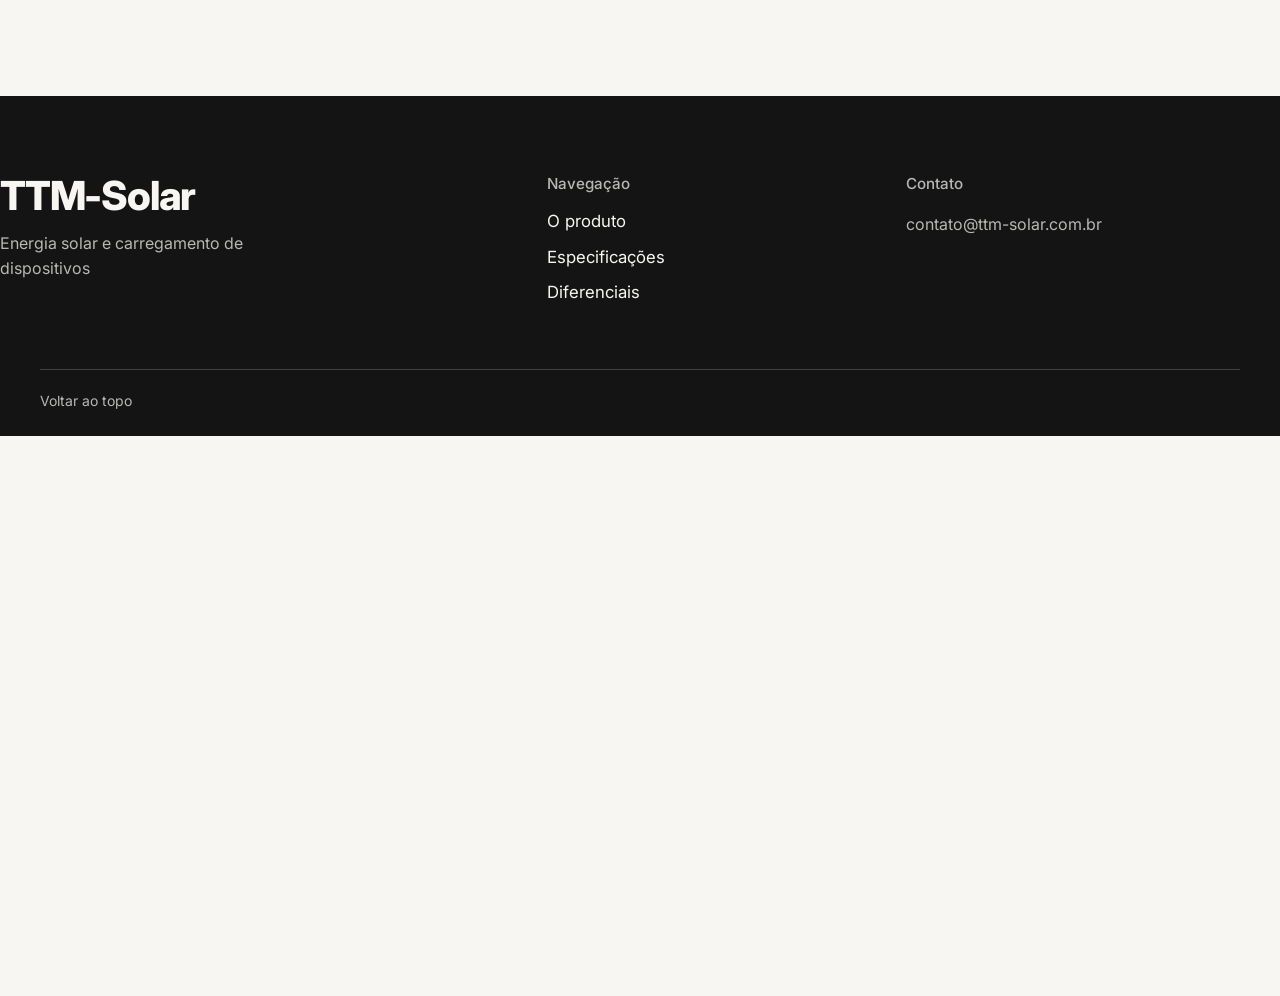
==== TTM-Solar/index.html @ 6e54d6d1 "Adicionado footer com estrutura e estilos correspondentes Adicionado base de conexão do css com arqu" ====
<!DOCTYPE html>
<html lang="pt-BR">
<head>
    <meta charset="UTF-8">
    <meta name="viewport" content="width=device-width, initial-scale=1.0">
    <title>Totem-solar</title>

    <!-- Fontes -->
    <link rel="preconnect" href="https://fonts.googleapis.com">
    <link rel="preconnect" href="https://fonts.gstatic.com" crossorigin>
    <link href="https://fonts.googleapis.com/css2?family=Inter:wght@400;500;700;800&display=swap" rel="stylesheet">

    <!-- Estilos -->
    <link rel="stylesheet" href=".\css\styles.css">
    <link rel="stylesheet" href=".\css\header.css">
    <link rel="stylesheet" href=".\css\hero.css">
    <link rel="stylesheet" href=".\css\carrossel.css">    
    <link rel="stylesheet" href=".\css\destaques.css">
    <link rel="stylesheet" href=".\css\form.css"> 
    <link rel="stylesheet" href=".\css\footer.css">
</head>
<body>

    <!-- footer -->  
    <footer class="footer-site" id="sobre">
        <div class="footer-main">
            <div class="footer-brand">
                <a class="footer-logo" href="#inicio" aria-label="TTM-Solar — voltar ao início">TTM-Solar</a>
                <p class="footer-tagline"> Energia solar e carregamento de dispositivos</p>
            </div>

            <nav class="footer-nav" aria-label="Navegação do rodapé">
                <h2 class="footer-heading">Navegação</h2>
                <ul>
                    <li><a href="#produto">O produto</a></li>
                    <li><a href="#especificacoes">Especificações</a></li>
                    <li><a href="#diferenciais">Diferenciais</a></li>
                </ul>
            </nav>

            <div class="footer-contact">
                <h2 class="footer-heading">Contato</h2>
                <address>
                    <!-- Troque pelo e-mail real do projeto -->
                    <a href="mailto:contato@ttm-solar.com.br">contato@ttm-solar.com.br</a>
                </address>
            </div>
        </div>

        <div class="footer-bottom container">
            <a href="#inicio">Voltar ao topo</a>
        </div>

    </footer>
</body>
</html>
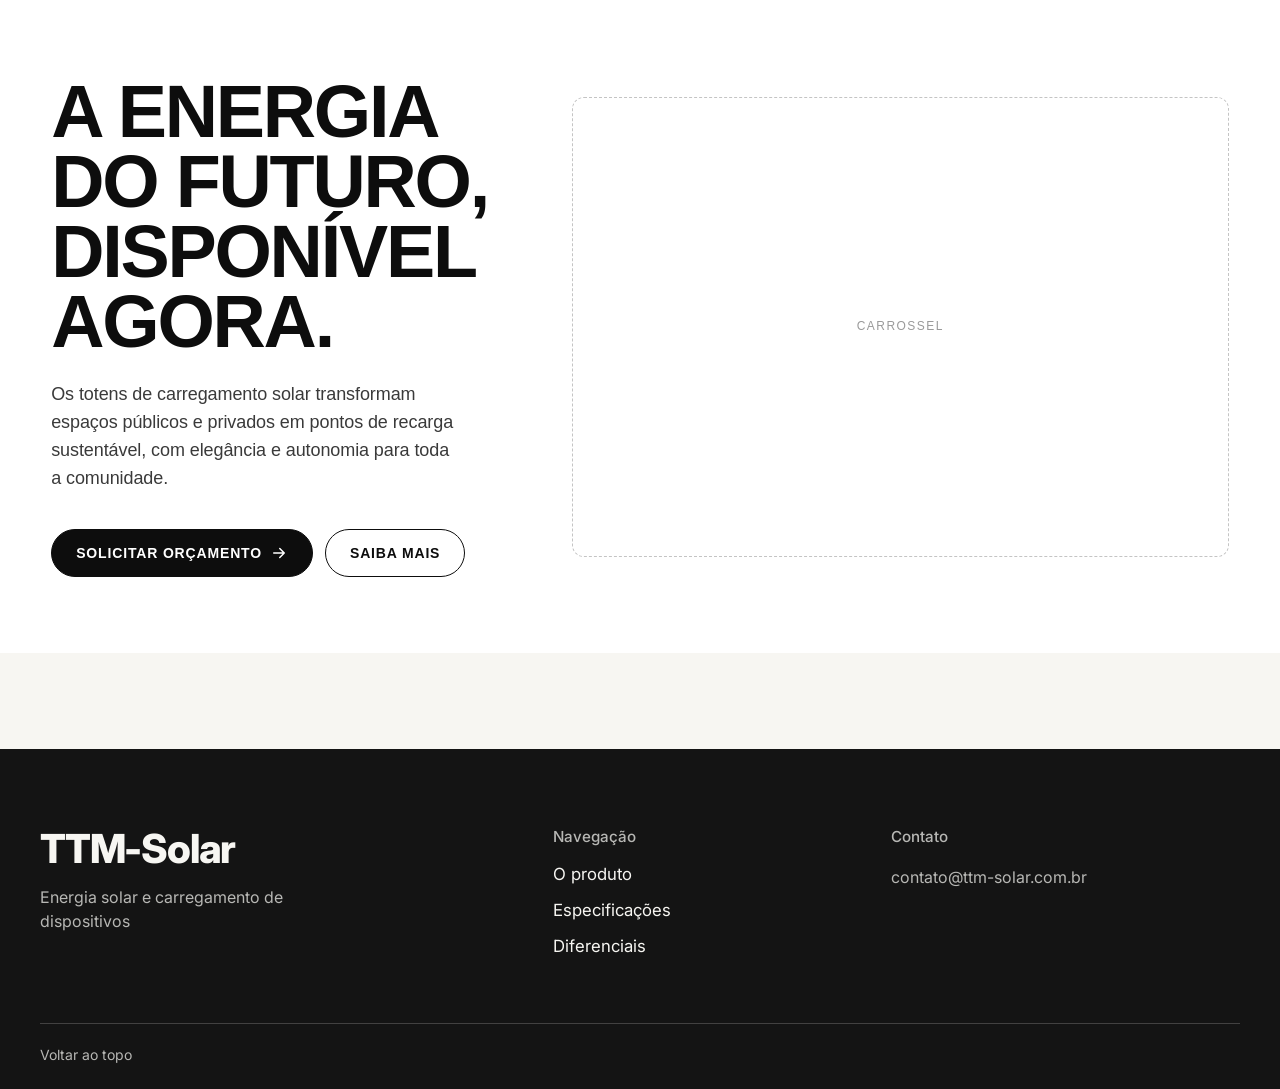
==== commit a524704f: "Adicionado seção hero com layout, textos e CTAs" ====
--- a/TTM-Solar/index.html
+++ b/TTM-Solar/index.html
@@ -20,6 +20,40 @@
     <link rel="stylesheet" href=".\css\footer.css">
 </head>
 <body>
+
+    <!-- hero --> 
+    <section class="hero" id="inicio" aria-labelledby="hero-titulo">
+      <div class="hero__container">
+
+        <!-- Área esquerda: textos e CTAs -->
+        <div class="hero__content">
+          <header class="hero__header">
+            <h1 class="hero__title" id="hero-titulo">
+              A energia do futuro, <span class="hero__title-line">disponível agora.</span>
+            </h1>
+            <p class="hero__subtitle">
+              Os totens de carregamento solar transformam espaços públicos e privados
+              em pontos de recarga sustentável, com elegância e autonomia para toda a comunidade.
+            </p>
+          </header>
+
+          <nav class="hero__actions" aria-label="Ações principais">
+            <a href="#orcamento" class="hero__cta hero__cta--primary">
+              Solicitar orçamento
+              <svg class="hero__cta-icon" viewBox="0 0 24 24" width="18" height="18" aria-hidden="true" focusable="false">
+                <path d="M5 12h14M13 6l6 6-6 6" fill="none" stroke="currentColor" stroke-width="2" stroke-linecap="round" stroke-linejoin="round"/>
+              </svg>
+            </a>
+            <a href="#produto" class="hero__cta hero__cta--secondary">Saiba mais</a>
+          </nav>
+        </div>
+
+        <!-- Área direita: container responsivo que recebe o componente do carrossel.
+             Basta inserir o carrossel aqui dentro; o placeholder some sozinho. -->
+        <div class="hero__media" data-slot="carrossel"></div>
+
+      </div>
+    </section>
 
     <!-- footer -->  
     <footer class="footer-site" id="sobre">
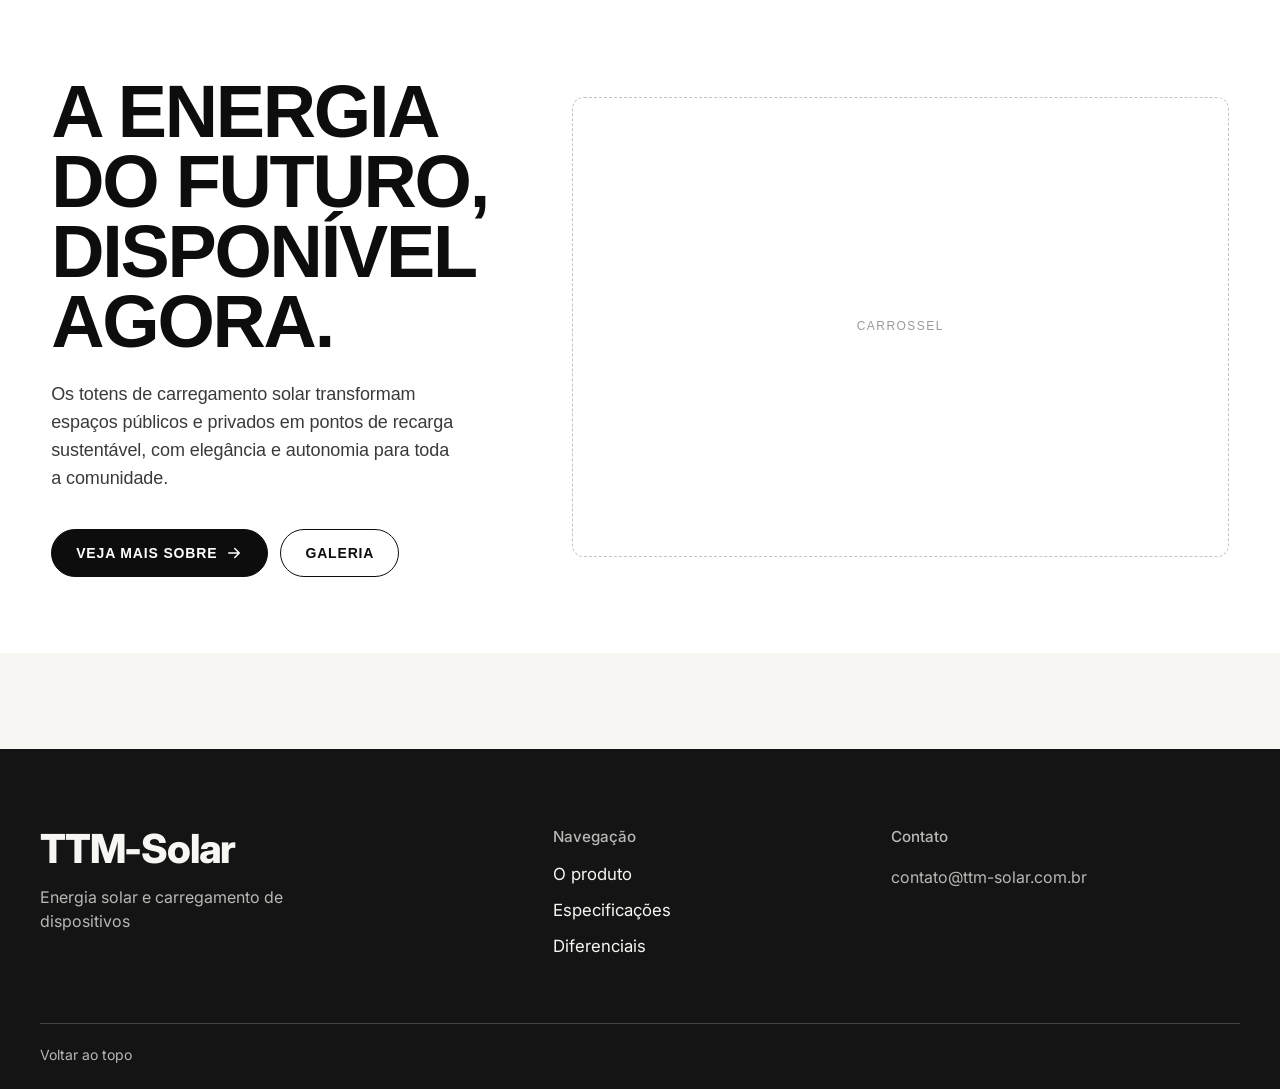
==== commit 859daba6: "Alteração do texto dos botões da seção hero" ====
--- a/TTM-Solar/index.html
+++ b/TTM-Solar/index.html
@@ -39,12 +39,12 @@
 
           <nav class="hero__actions" aria-label="Ações principais">
             <a href="#orcamento" class="hero__cta hero__cta--primary">
-              Solicitar orçamento
+              Veja mais sobre
               <svg class="hero__cta-icon" viewBox="0 0 24 24" width="18" height="18" aria-hidden="true" focusable="false">
                 <path d="M5 12h14M13 6l6 6-6 6" fill="none" stroke="currentColor" stroke-width="2" stroke-linecap="round" stroke-linejoin="round"/>
               </svg>
             </a>
-            <a href="#produto" class="hero__cta hero__cta--secondary">Saiba mais</a>
+            <a href="#produto" class="hero__cta hero__cta--secondary">Galeria</a>
           </nav>
         </div>
 
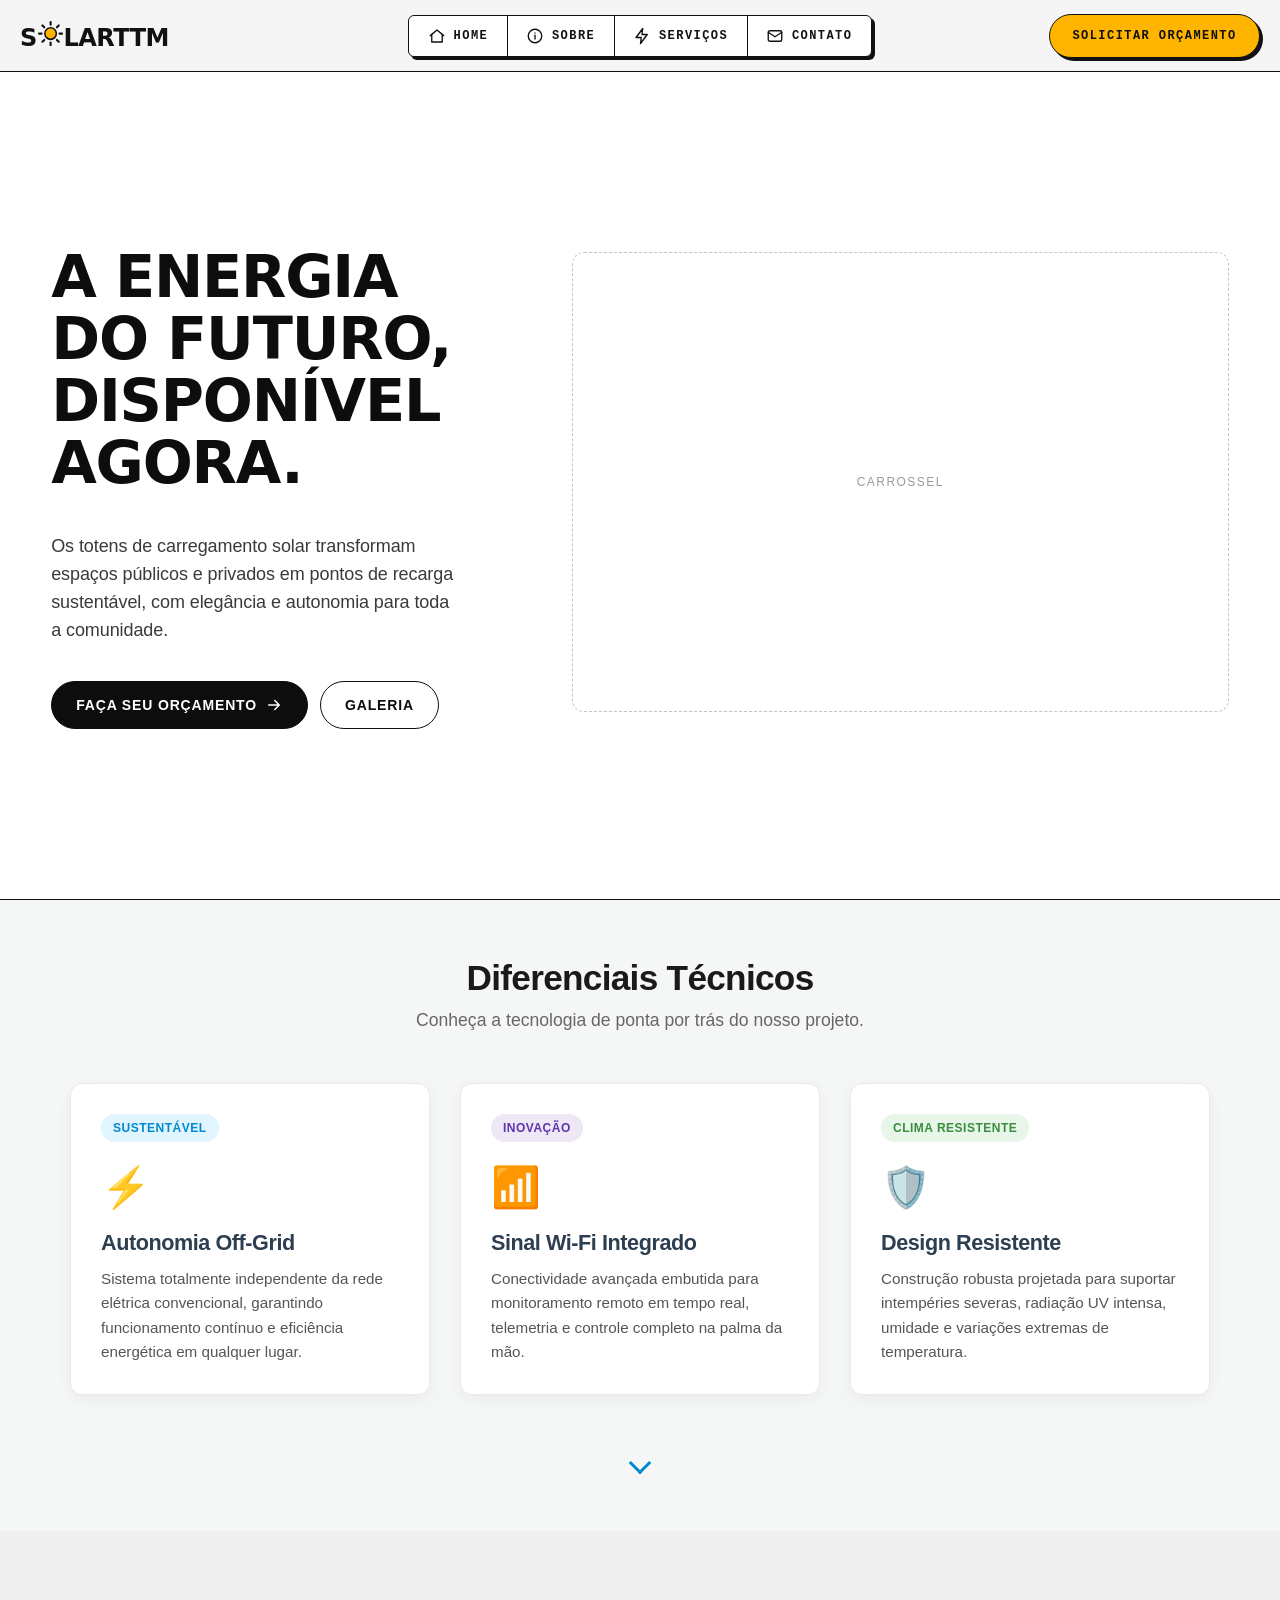
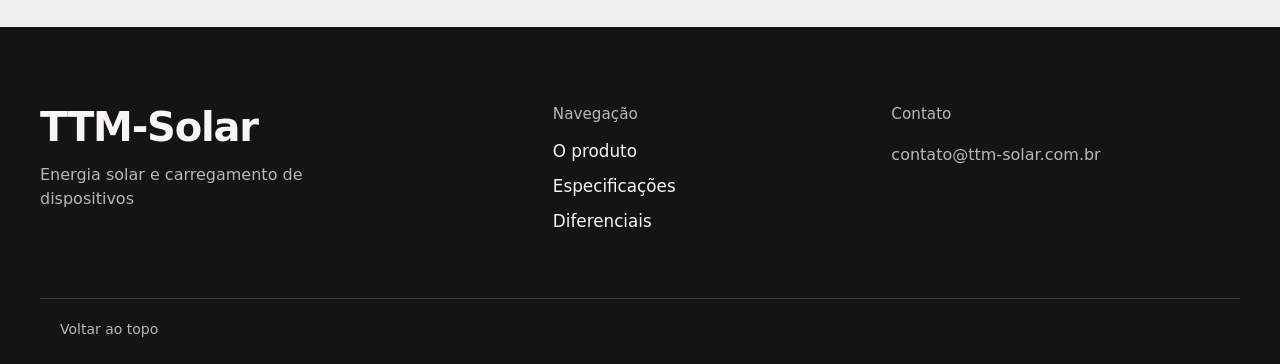
==== commit 79c99521: "Adicionado o cabeçalho do site juntamente com seus estilos em css Adicionado também a seção de desta" ====
--- a/TTM-Solar/index.html
+++ b/TTM-Solar/index.html
@@ -20,6 +20,106 @@
     <link rel="stylesheet" href=".\css\footer.css">
 </head>
 <body>
+
+
+    <!-- Sprite de ícones (reutilizados via <use>) -->
+  <svg width="0" height="0" style="position:absolute" aria-hidden="true" focusable="false">
+    <!-- Símbolo do sol: usado no logo (o "O") e no destaque da Home -->
+    <symbol id="i-sun" viewBox="0 0 24 24">
+      <circle cx="12" cy="12" r="5.5" style="fill: var(--accent); stroke: var(--ink); stroke-width: 1.5"/>
+      <g style="stroke: var(--ink); stroke-width: 2; stroke-linecap: round">
+        <line x1="12" y1="1" x2="12" y2="3.5"/>
+        <line x1="12" y1="20.5" x2="12" y2="23"/>
+        <line x1="1" y1="12" x2="3.5" y2="12"/>
+        <line x1="20.5" y1="12" x2="23" y2="12"/>
+        <line x1="4.22" y1="4.22" x2="5.99" y2="5.99"/>
+        <line x1="18.01" y1="18.01" x2="19.78" y2="19.78"/>
+        <line x1="4.22" y1="19.78" x2="5.99" y2="18.01"/>
+        <line x1="18.01" y1="5.99" x2="19.78" y2="4.22"/>
+      </g>
+    </symbol>
+    <symbol id="i-home" viewBox="0 0 24 24"><path d="M3 11.5 12 4l9 7.5"/><path d="M5 10v10h14V10"/></symbol>
+    <symbol id="i-info" viewBox="0 0 24 24"><circle cx="12" cy="12" r="9"/><path d="M12 11v5"/><path d="M12 8h.01"/></symbol>
+    <symbol id="i-bolt" viewBox="0 0 24 24"><path d="M13 2 4 14h7l-1 8 9-12h-7z"/></symbol>
+    <symbol id="i-mail" viewBox="0 0 24 24"><rect x="3" y="5" width="18" height="14" rx="2"/><path d="m3 7 9 6 9-6"/></symbol>
+    <symbol id="i-instagram" viewBox="0 0 24 24"><rect x="3" y="3" width="18" height="18" rx="5"/><circle cx="12" cy="12" r="4"/><path d="M17.5 6.5h.01"/></symbol>
+    <symbol id="i-linkedin" viewBox="0 0 24 24"><rect x="3" y="3" width="18" height="18" rx="2"/><path d="M8 11v5M8 8h.01M12 16v-5M12 13a3 3 0 0 1 6 0v3"/></symbol>
+    <symbol id="i-whatsapp" viewBox="0 0 24 24"><path d="M3 21l1.6-4.7A8.5 8.5 0 1 1 8 19.5z"/><path d="M9 9.5c0 3 2.5 5.5 5.5 5.5"/></symbol>
+  </svg>
+
+
+  <a class="skip-link" href="#home">Pular para o conteúdo</a>
+
+  <!-- ================= HEADER ================ -->
+  <header class="header" id="header">
+    <div class="header__inner container">
+
+      <!-- Logo: o "O" de SOLAR vira um sol -->
+      <a href="#home" class="logo" translate="no" aria-label="SOLARTTM, ir para o início">
+        <span aria-hidden="true">S<svg class="logo__sun" focusable="false"><use href="#i-sun"/></svg>LARTTM</span>
+      </a>
+
+      <!-- Menu: abas no desktop / menu lateral no mobile -->
+      <nav class="nav" id="nav-menu" aria-label="Navegação principal">
+        <ul class="nav__list">
+          <li class="nav__item">
+            <a class="nav__link" href="#home">
+              <svg class="icon" aria-hidden="true"><use href="#i-home"/></svg>Home
+            </a>
+          </li>
+          <li class="nav__item">
+            <a class="nav__link" href="#sobre">
+              <svg class="icon" aria-hidden="true"><use href="#i-info"/></svg>Sobre
+            </a>
+          </li>
+          <li class="nav__item">
+            <a class="nav__link" href="#servicos">
+              <svg class="icon" aria-hidden="true"><use href="#i-bolt"/></svg>Serviços
+            </a>
+          </li>
+          <li class="nav__item">
+            <a class="nav__link" href="#contato">
+              <svg class="icon" aria-hidden="true"><use href="#i-mail"/></svg>Contato
+            </a>
+          </li>
+        </ul>
+
+        <!-- Só aparece no menu lateral (mobile) -->
+        <div class="nav__extra">
+          <p class="nav__label">// Redes sociais</p>
+          <div class="social">
+            <!-- TODO: troque os "#" pelos links reais -->
+            <a href="#" aria-label="Instagram"><svg class="icon" aria-hidden="true"><use href="#i-instagram"/></svg></a>
+            <a href="#" aria-label="LinkedIn"><svg class="icon" aria-hidden="true"><use href="#i-linkedin"/></svg></a>
+            <a href="#" aria-label="WhatsApp"><svg class="icon" aria-hidden="true"><use href="#i-whatsapp"/></svg></a>
+          </div>
+          <a href="#contato" class="btn">Solicitar Orçamento</a>
+        </div>
+      </nav>
+
+      <div class="header__actions">
+        <!-- CTA do desktop -->
+        <a href="#contato" class="btn btn--header">Solicitar Orçamento</a>
+
+        <!-- Botão hambúrguer (só no mobile) -->
+        <button
+          class="nav-toggle"
+          id="nav-toggle"
+          type="button"
+          aria-label="Abrir menu"
+          aria-expanded="false"
+          aria-controls="nav-menu"
+        >
+          <span class="nav-toggle__bar"></span>
+          <span class="nav-toggle__bar"></span>
+          <span class="nav-toggle__bar"></span>
+        </button>
+      </div>
+    </div>
+  </header>
+
+  <!-- Fundo escurecido atrás do menu lateral (mobile) -->
+  <div class="overlay" id="overlay"></div>
 
     <!-- hero --> 
     <section class="hero" id="inicio" aria-labelledby="hero-titulo">
@@ -39,7 +139,7 @@
 
           <nav class="hero__actions" aria-label="Ações principais">
             <a href="#orcamento" class="hero__cta hero__cta--primary">
-              Veja mais sobre
+              Faça seu orçamento
               <svg class="hero__cta-icon" viewBox="0 0 24 24" width="18" height="18" aria-hidden="true" focusable="false">
                 <path d="M5 12h14M13 6l6 6-6 6" fill="none" stroke="currentColor" stroke-width="2" stroke-linecap="round" stroke-linejoin="round"/>
               </svg>
@@ -53,6 +153,51 @@
         <div class="hero__media" data-slot="carrossel"></div>
 
       </div>
+    </section>
+
+    <!-- Seção Destaques e Badges Animados -->
+    <section class="destaques-section" id="diferenciais">
+        <div class="container">
+            <h2>Diferenciais Técnicos</h2>
+            <p class="subtitle">Conheça a tecnologia de ponta por trás do nosso projeto.</p>
+            
+            <div class="grid-destaques">
+                <!-- Cartão 1 -->
+                <div class="card-destaque">
+                    <div class="badges-container">
+                        <span class="badge sustentavel">Sustentável</span>
+                    </div>
+                    <div class="card-icon">⚡</div>
+                    <h3>Autonomia Off-Grid</h3>
+                    <p>Sistema totalmente independente da rede elétrica convencional, garantindo funcionamento contínuo e eficiência energética em qualquer lugar.</p>
+                </div>
+
+                <!-- Cartão 2 -->
+                <div class="card-destaque">
+                    <div class="badges-container">
+                        <span class="badge inovacao">Inovação</span>
+                    </div>
+                    <div class="card-icon">📶</div>
+                    <h3>Sinal Wi-Fi Integrado</h3>
+                    <p>Conectividade avançada embutida para monitoramento remoto em tempo real, telemetria e controle completo na palma da mão.</p>
+                </div>
+
+                <!-- Cartão 3 -->
+                <div class="card-destaque">
+                    <div class="badges-container">
+                        <span class="badge clima">Clima Resistente</span>
+                    </div>
+                    <div class="card-icon">🛡️</div>
+                    <h3>Design Resistente</h3>
+                    <p>Construção robusta projetada para suportar intempéries severas, radiação UV intensa, umidade e variações extremas de temperatura.</p>
+                </div>
+            </div>
+
+            <!-- Elemento visual de scroll/setas -->
+            <div class="scroll-indicator">
+                <span class="arrow-down"></span>
+            </div>
+        </div>
     </section>
 
     <!-- footer -->  
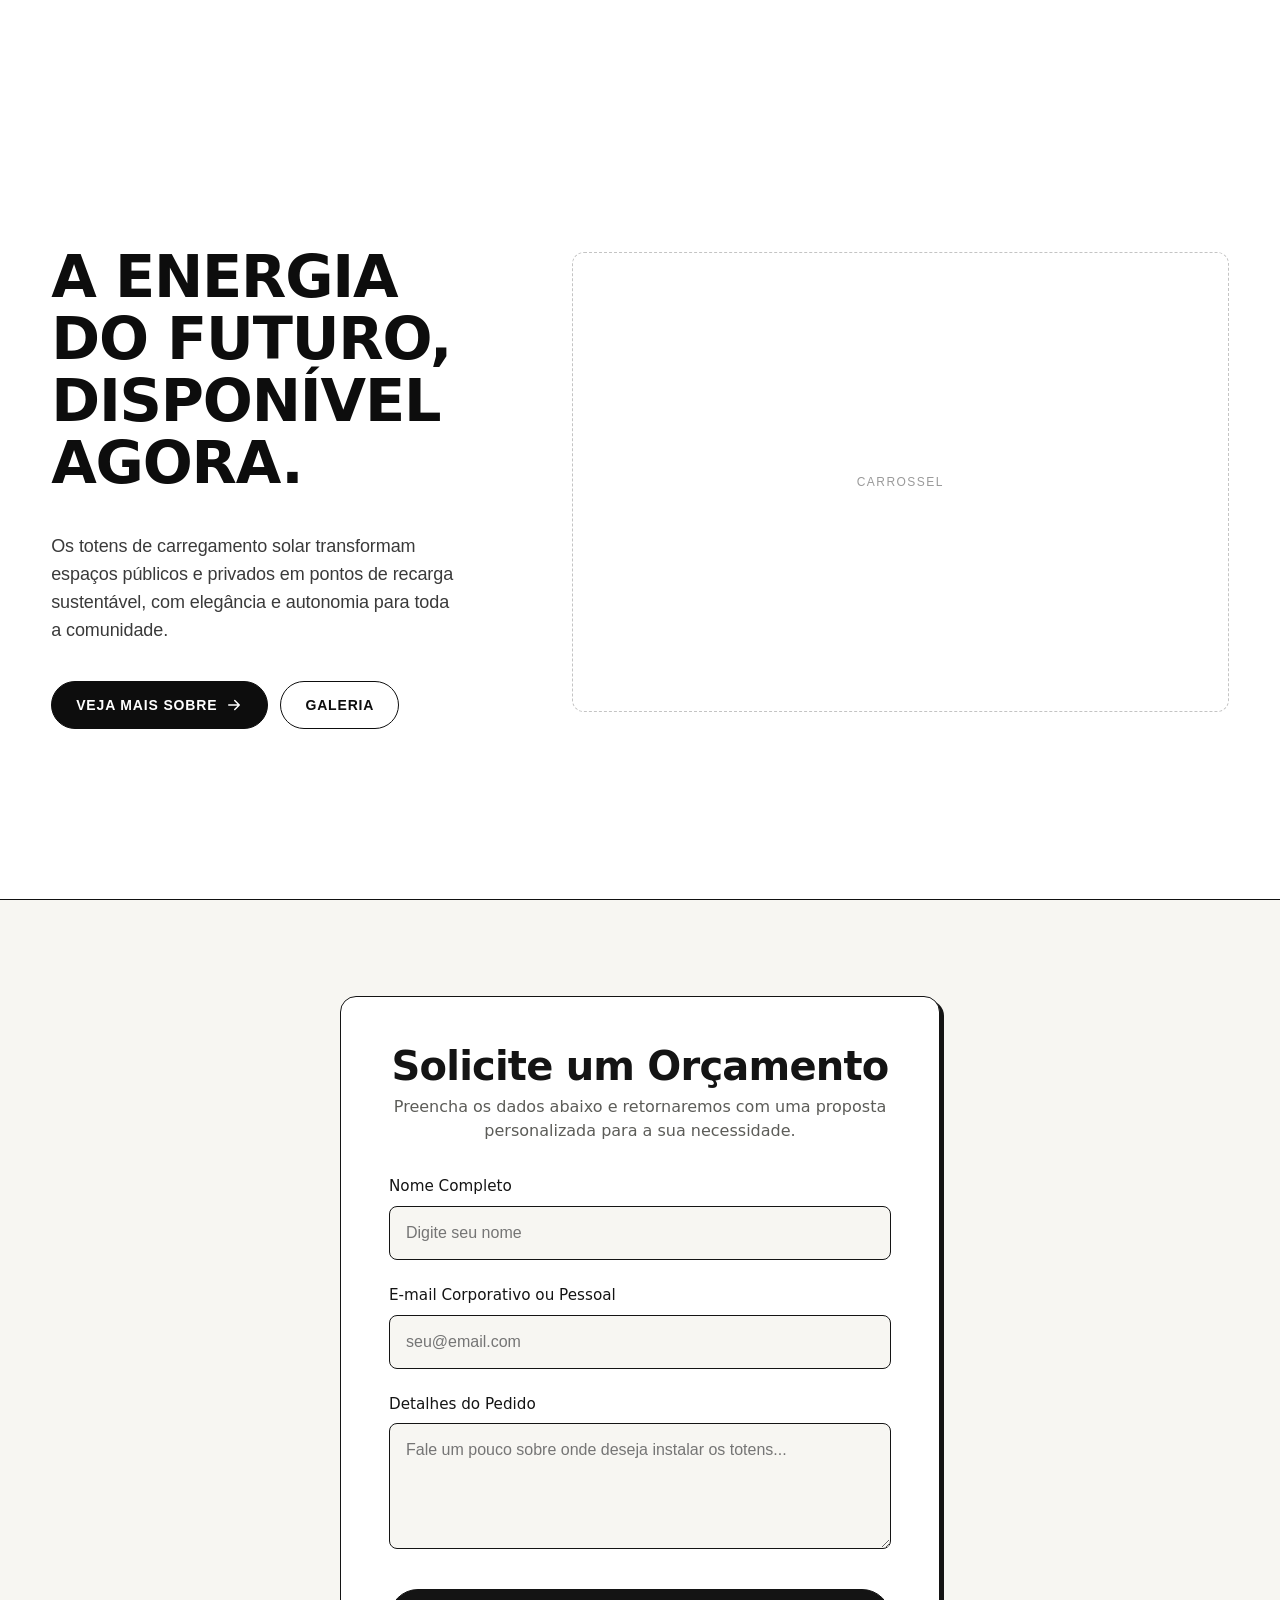
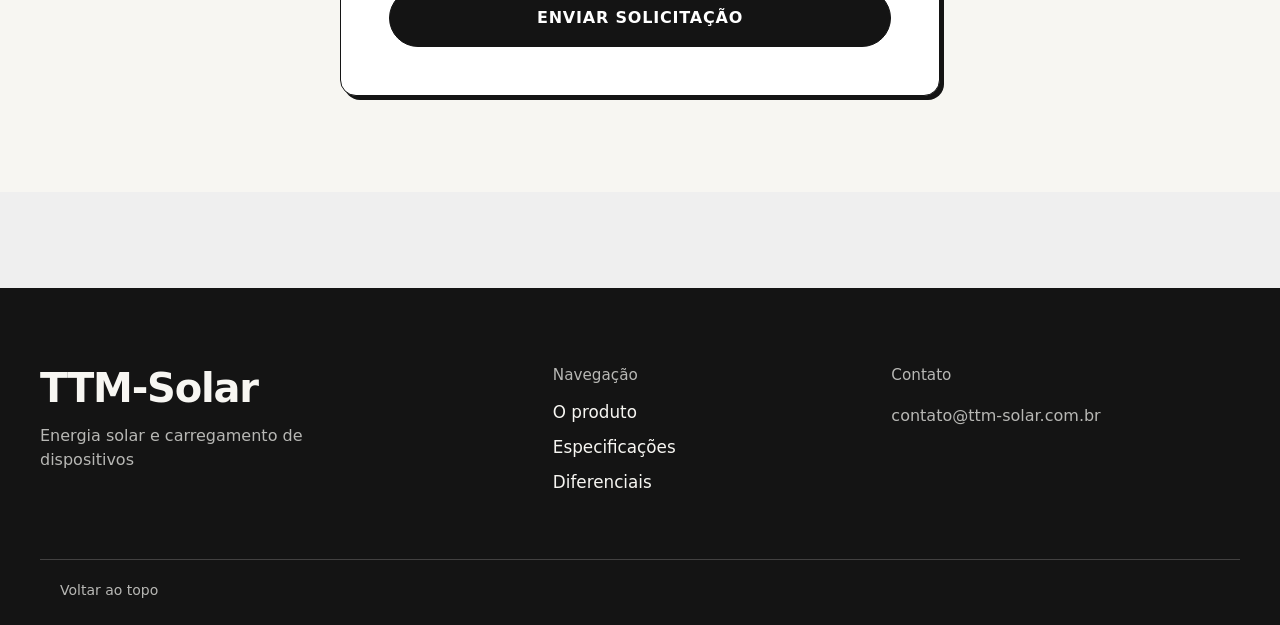
==== commit 65f7da72: "salva progresso do form e modal" ====
--- a/TTM-Solar/index.html
+++ b/TTM-Solar/index.html
@@ -10,121 +10,25 @@
     <link rel="preconnect" href="https://fonts.gstatic.com" crossorigin>
     <link href="https://fonts.googleapis.com/css2?family=Inter:wght@400;500;700;800&display=swap" rel="stylesheet">
 
-    <!-- Estilos -->
-    <link rel="stylesheet" href=".\css\styles.css">
-    <link rel="stylesheet" href=".\css\header.css">
-    <link rel="stylesheet" href=".\css\hero.css">
-    <link rel="stylesheet" href=".\css\carrossel.css">    
-    <link rel="stylesheet" href=".\css\destaques.css">
-    <link rel="stylesheet" href=".\css\form.css"> 
-    <link rel="stylesheet" href=".\css\footer.css">
+    <!-- CSS AOS (Animação de Scroll) -->
+    <link href="https://unpkg.com/aos@2.3.1/dist/aos.css" rel="stylesheet">
+
+    <!-- estilos ! -->
+    <link rel="stylesheet" href="./css/styles.css">
+    <link rel="stylesheet" href="./css/header.css">
+    <link rel="stylesheet" href="./css/hero.css">
+    <link rel="stylesheet" href="./css/carrossel.css">    
+    <link rel="stylesheet" href="./css/destaques.css">
+    <link rel="stylesheet" href="./css/form.css"> 
+    <link rel="stylesheet" href="./css/footer.css">
+    
+    
 </head>
 <body>
-
-
-    <!-- Sprite de ícones (reutilizados via <use>) -->
-  <svg width="0" height="0" style="position:absolute" aria-hidden="true" focusable="false">
-    <!-- Símbolo do sol: usado no logo (o "O") e no destaque da Home -->
-    <symbol id="i-sun" viewBox="0 0 24 24">
-      <circle cx="12" cy="12" r="5.5" style="fill: var(--accent); stroke: var(--ink); stroke-width: 1.5"/>
-      <g style="stroke: var(--ink); stroke-width: 2; stroke-linecap: round">
-        <line x1="12" y1="1" x2="12" y2="3.5"/>
-        <line x1="12" y1="20.5" x2="12" y2="23"/>
-        <line x1="1" y1="12" x2="3.5" y2="12"/>
-        <line x1="20.5" y1="12" x2="23" y2="12"/>
-        <line x1="4.22" y1="4.22" x2="5.99" y2="5.99"/>
-        <line x1="18.01" y1="18.01" x2="19.78" y2="19.78"/>
-        <line x1="4.22" y1="19.78" x2="5.99" y2="18.01"/>
-        <line x1="18.01" y1="5.99" x2="19.78" y2="4.22"/>
-      </g>
-    </symbol>
-    <symbol id="i-home" viewBox="0 0 24 24"><path d="M3 11.5 12 4l9 7.5"/><path d="M5 10v10h14V10"/></symbol>
-    <symbol id="i-info" viewBox="0 0 24 24"><circle cx="12" cy="12" r="9"/><path d="M12 11v5"/><path d="M12 8h.01"/></symbol>
-    <symbol id="i-bolt" viewBox="0 0 24 24"><path d="M13 2 4 14h7l-1 8 9-12h-7z"/></symbol>
-    <symbol id="i-mail" viewBox="0 0 24 24"><rect x="3" y="5" width="18" height="14" rx="2"/><path d="m3 7 9 6 9-6"/></symbol>
-    <symbol id="i-instagram" viewBox="0 0 24 24"><rect x="3" y="3" width="18" height="18" rx="5"/><circle cx="12" cy="12" r="4"/><path d="M17.5 6.5h.01"/></symbol>
-    <symbol id="i-linkedin" viewBox="0 0 24 24"><rect x="3" y="3" width="18" height="18" rx="2"/><path d="M8 11v5M8 8h.01M12 16v-5M12 13a3 3 0 0 1 6 0v3"/></symbol>
-    <symbol id="i-whatsapp" viewBox="0 0 24 24"><path d="M3 21l1.6-4.7A8.5 8.5 0 1 1 8 19.5z"/><path d="M9 9.5c0 3 2.5 5.5 5.5 5.5"/></symbol>
-  </svg>
-
-
-  <a class="skip-link" href="#home">Pular para o conteúdo</a>
-
-  <!-- ================= HEADER ================ -->
-  <header class="header" id="header">
-    <div class="header__inner container">
-
-      <!-- Logo: o "O" de SOLAR vira um sol -->
-      <a href="#home" class="logo" translate="no" aria-label="SOLARTTM, ir para o início">
-        <span aria-hidden="true">S<svg class="logo__sun" focusable="false"><use href="#i-sun"/></svg>LARTTM</span>
-      </a>
-
-      <!-- Menu: abas no desktop / menu lateral no mobile -->
-      <nav class="nav" id="nav-menu" aria-label="Navegação principal">
-        <ul class="nav__list">
-          <li class="nav__item">
-            <a class="nav__link" href="#home">
-              <svg class="icon" aria-hidden="true"><use href="#i-home"/></svg>Home
-            </a>
-          </li>
-          <li class="nav__item">
-            <a class="nav__link" href="#sobre">
-              <svg class="icon" aria-hidden="true"><use href="#i-info"/></svg>Sobre
-            </a>
-          </li>
-          <li class="nav__item">
-            <a class="nav__link" href="#servicos">
-              <svg class="icon" aria-hidden="true"><use href="#i-bolt"/></svg>Serviços
-            </a>
-          </li>
-          <li class="nav__item">
-            <a class="nav__link" href="#contato">
-              <svg class="icon" aria-hidden="true"><use href="#i-mail"/></svg>Contato
-            </a>
-          </li>
-        </ul>
-
-        <!-- Só aparece no menu lateral (mobile) -->
-        <div class="nav__extra">
-          <p class="nav__label">// Redes sociais</p>
-          <div class="social">
-            <!-- TODO: troque os "#" pelos links reais -->
-            <a href="#" aria-label="Instagram"><svg class="icon" aria-hidden="true"><use href="#i-instagram"/></svg></a>
-            <a href="#" aria-label="LinkedIn"><svg class="icon" aria-hidden="true"><use href="#i-linkedin"/></svg></a>
-            <a href="#" aria-label="WhatsApp"><svg class="icon" aria-hidden="true"><use href="#i-whatsapp"/></svg></a>
-          </div>
-          <a href="#contato" class="btn">Solicitar Orçamento</a>
-        </div>
-      </nav>
-
-      <div class="header__actions">
-        <!-- CTA do desktop -->
-        <a href="#contato" class="btn btn--header">Solicitar Orçamento</a>
-
-        <!-- Botão hambúrguer (só no mobile) -->
-        <button
-          class="nav-toggle"
-          id="nav-toggle"
-          type="button"
-          aria-label="Abrir menu"
-          aria-expanded="false"
-          aria-controls="nav-menu"
-        >
-          <span class="nav-toggle__bar"></span>
-          <span class="nav-toggle__bar"></span>
-          <span class="nav-toggle__bar"></span>
-        </button>
-      </div>
-    </div>
-  </header>
-
-  <!-- Fundo escurecido atrás do menu lateral (mobile) -->
-  <div class="overlay" id="overlay"></div>
 
     <!-- hero --> 
     <section class="hero" id="inicio" aria-labelledby="hero-titulo">
       <div class="hero__container">
-
         <!-- Área esquerda: textos e CTAs -->
         <div class="hero__content">
           <header class="hero__header">
@@ -139,7 +43,7 @@
 
           <nav class="hero__actions" aria-label="Ações principais">
             <a href="#orcamento" class="hero__cta hero__cta--primary">
-              Faça seu orçamento
+              Veja mais sobre
               <svg class="hero__cta-icon" viewBox="0 0 24 24" width="18" height="18" aria-hidden="true" focusable="false">
                 <path d="M5 12h14M13 6l6 6-6 6" fill="none" stroke="currentColor" stroke-width="2" stroke-linecap="round" stroke-linejoin="round"/>
               </svg>
@@ -148,57 +52,51 @@
           </nav>
         </div>
 
-        <!-- Área direita: container responsivo que recebe o componente do carrossel.
-             Basta inserir o carrossel aqui dentro; o placeholder some sozinho. -->
+        <!-- Área direita: container responsivo -->
         <div class="hero__media" data-slot="carrossel"></div>
+      </div>
+    </section>
+
+    <!-- INÍCIO DA SUA TAREFA: Seção de Orçamento -->
+    <section class="orcamento" id="orcamento" aria-labelledby="orcamento-titulo">
+      <div class="container orcamento__container" data-aos="fade-up" data-aos-duration="800">
+        
+        <header class="orcamento__header">
+          <h2 class="orcamento__title" id="orcamento-titulo">Solicite um Orçamento</h2>
+          <p class="orcamento__subtitle">Preencha os dados abaixo e retornaremos com uma proposta personalizada para a sua necessidade.</p>
+        </header>
+
+        <form class="orcamento__form" id="form-orcamento">
+          <div class="form-group">
+            <label for="nome">Nome Completo</label>
+            <input type="text" id="nome" name="nome" placeholder="Digite seu nome" required>
+          </div>
+          
+          <div class="form-group">
+            <label for="email">E-mail Corporativo ou Pessoal</label>
+            <input type="email" id="email" name="email" placeholder="seu@email.com" required>
+          </div>
+          
+          <div class="form-group">
+            <label for="mensagem">Detalhes do Pedido</label>
+            <textarea id="mensagem" name="mensagem" rows="4" placeholder="Fale um pouco sobre onde deseja instalar os totens..." required></textarea>
+          </div>
+          
+          <button type="submit" class="orcamento__btn">Enviar Solicitação</button>
+        </form>
+
+        <!-- Modal de Confirmação (Invisível por padrão) -->
+        <div class="orcamento__modal" id="modal-sucesso">
+          <div class="modal__content">
+            <h3 class="modal__title">Orçamento Enviado!</h3>
+            <p class="modal__text">Agradecemos o interesse. Nossa equipe entrará em contato em breve.</p>
+            <button class="modal__btn-fechar" id="btn-fechar-modal">Fechar</button>
+          </div>
+        </div>
 
       </div>
     </section>
-
-    <!-- Seção Destaques e Badges Animados -->
-    <section class="destaques-section" id="diferenciais">
-        <div class="container">
-            <h2>Diferenciais Técnicos</h2>
-            <p class="subtitle">Conheça a tecnologia de ponta por trás do nosso projeto.</p>
-            
-            <div class="grid-destaques">
-                <!-- Cartão 1 -->
-                <div class="card-destaque">
-                    <div class="badges-container">
-                        <span class="badge sustentavel">Sustentável</span>
-                    </div>
-                    <div class="card-icon">⚡</div>
-                    <h3>Autonomia Off-Grid</h3>
-                    <p>Sistema totalmente independente da rede elétrica convencional, garantindo funcionamento contínuo e eficiência energética em qualquer lugar.</p>
-                </div>
-
-                <!-- Cartão 2 -->
-                <div class="card-destaque">
-                    <div class="badges-container">
-                        <span class="badge inovacao">Inovação</span>
-                    </div>
-                    <div class="card-icon">📶</div>
-                    <h3>Sinal Wi-Fi Integrado</h3>
-                    <p>Conectividade avançada embutida para monitoramento remoto em tempo real, telemetria e controle completo na palma da mão.</p>
-                </div>
-
-                <!-- Cartão 3 -->
-                <div class="card-destaque">
-                    <div class="badges-container">
-                        <span class="badge clima">Clima Resistente</span>
-                    </div>
-                    <div class="card-icon">🛡️</div>
-                    <h3>Design Resistente</h3>
-                    <p>Construção robusta projetada para suportar intempéries severas, radiação UV intensa, umidade e variações extremas de temperatura.</p>
-                </div>
-            </div>
-
-            <!-- Elemento visual de scroll/setas -->
-            <div class="scroll-indicator">
-                <span class="arrow-down"></span>
-            </div>
-        </div>
-    </section>
+    <!-- FIM DA SUA TAREFA -->
 
     <!-- footer -->  
     <footer class="footer-site" id="sobre">
@@ -220,7 +118,6 @@
             <div class="footer-contact">
                 <h2 class="footer-heading">Contato</h2>
                 <address>
-                    <!-- Troque pelo e-mail real do projeto -->
                     <a href="mailto:contato@ttm-solar.com.br">contato@ttm-solar.com.br</a>
                 </address>
             </div>
@@ -229,7 +126,20 @@
         <div class="footer-bottom container">
             <a href="#inicio">Voltar ao topo</a>
         </div>
+    </footer>
 
-    </footer>
+    <!-- Scripts AOS (Animação de Scroll) -->
+    <script src="https://unpkg.com/aos@2.3.1/dist/aos.js"></script>
+    <script>
+      // Inicializa as animações de scroll
+      AOS.init({
+        once: true, // A animação acontece apenas uma vez ao rolar para baixo
+        offset: 100 // Distância em pixels antes de acionar a animação
+      });
+    </script>
+    
+    <!-- Scripts do Projeto -->
+    <script src="./js/main.js"></script>
+    <script src="./js/form.js"></script>
 </body>
 </html>
--- a/TTM-Solar/css/styles.css
+++ b/TTM-Solar/css/styles.css
@@ -0,0 +1,150 @@
+/* ==========================================================
+   styles.css | estilos globais da TTM-Solar
+   Esse arquivo carrega primeiro. Os CSS de cada seção
+   (header, hero, carrossel, destaques, form, footer) usam
+   as variáveis daqui, então mexa nas cores e fontes só aqui.
+   ========================================================== */
+
+/* ---------- Variáveis ---------- */
+:root {
+  /* cores base */
+  --cor-fundo: #f7f6f2;        /* off-white do site */
+  --cor-superficie: #ffffff;   /* cards e áreas em destaque */
+  --cor-escuro: #141414;       /* textos, bordas e footer */
+  --cor-texto: #141414;
+  --cor-texto-suave: #5c5c58;  /* textos secundários */
+  --cor-linha: #d9d8d3;        /* divisórias leves */
+
+  /* badges (as etiquetas coloridas dos cards) */
+  --badge-verde: #6fe39a;      /* sustentável */
+  --badge-azul: #7b8cff;       /* inovação */
+  --badge-laranja: #ff7a45;    /* clima resistente */
+
+  /* tipografia */
+  --fonte-base: "Inter Tight", "Helvetica Neue", Arial, sans-serif;
+  --peso-normal: 400;
+  --peso-medio: 500;
+  --peso-forte: 700;
+  --peso-extra: 800;
+
+  /* layout */
+  --largura-max: 1200px;
+  --espaco-pagina: clamp(1rem, 4vw, 2.5rem);
+  --altura-header: 5rem;       /* usada no scroll-padding abaixo */
+
+  /* bordas e cantos (o visual do layout é todo de contorno preto) */
+  --borda: 1.5px solid var(--cor-escuro);
+  --raio-card: 1rem;
+  --raio-pill: 999px;
+}
+
+/* ---------- Reset ---------- */
+*,
+*::before,
+*::after {
+  box-sizing: border-box;
+}
+
+* {
+  margin: 0;
+}
+
+html {
+  -webkit-text-size-adjust: 100%;
+  scroll-behavior: smooth;
+  /* sem isso o header cobre o título da seção quando clica no menu */
+  scroll-padding-top: var(--altura-header);
+}
+
+body {
+  min-height: 100vh;
+  font-family: var(--fonte-base);
+  font-size: 1rem;
+  font-weight: var(--peso-normal);
+  line-height: 1.55;
+  color: var(--cor-texto);
+  background: var(--cor-fundo);
+  -webkit-font-smoothing: antialiased;
+}
+
+img,
+picture,
+svg,
+video {
+  display: block;
+  max-width: 100%;
+}
+
+button,
+input,
+select,
+textarea {
+  font: inherit;
+  color: inherit;
+}
+
+button {
+  cursor: pointer;
+}
+
+a {
+  color: inherit;
+  text-decoration: none;
+}
+
+ul,
+ol {
+  padding: 0;
+  list-style: none;
+}
+
+h1,
+h2,
+h3,
+h4 {
+  font-weight: var(--peso-forte);
+  line-height: 1.05;
+  letter-spacing: -0.02em;
+}
+
+/* ---------- Acessibilidade ---------- */
+:focus-visible {
+  outline: 2px solid var(--cor-escuro);
+  outline-offset: 3px;
+}
+
+.skip-link {
+  position: absolute;
+  top: -4rem;
+  left: 1rem;
+  z-index: 1000;
+  padding: 0.6rem 1rem;
+  background: var(--cor-escuro);
+  color: var(--cor-fundo);
+  border-radius: var(--raio-pill);
+}
+
+.skip-link:focus {
+  top: 1rem;
+}
+
+/* esconde visualmente mas continua lido por leitor de tela */
+.sr-only {
+  position: absolute;
+  width: 1px;
+  height: 1px;
+  margin: -1px;
+  padding: 0;
+  overflow: hidden;
+  clip: rect(0, 0, 0, 0);
+  white-space: nowrap;
+  border: 0;
+}
+
+/* ---------- Utilitários ---------- */
+/* centraliza o conteúdo e dá respiro nas laterais */
+.container {
+  width: min(100% - (var(--espaco-pagina) * 2), var(--largura-max));
+  margin-inline: auto;
+}
+
--- a/TTM-Solar/css/hero.css
+++ b/TTM-Solar/css/hero.css
@@ -0,0 +1,236 @@
+/* =========================================================
+   SEÇÃO HERO — Layout, Textos e CTAs
+   Tudo está com escopo em .hero para não afetar outras seções.
+   ========================================================= */
+
+.hero {
+  /* Tokens locais da seção */
+  --hero-bg: #ffffff;
+  --hero-ink: #0d0d0d;
+  --hero-ink-soft: #3a3a3a;
+  --hero-line: #0d0d0d;
+  --hero-accent: #2fbf71;          /* verde "sustentável" */
+  --hero-font: "Inter Tight", "Helvetica Neue", Arial, sans-serif;
+  --hero-gutter: clamp(1rem, 4vw, 4rem);
+  --hero-ease: cubic-bezier(.22, .61, .36, 1);
+
+  background: var(--hero-bg);
+  color: var(--hero-ink);
+  font-family: var(--hero-font);
+  padding-block: clamp(2.5rem, 6vw, 5rem);
+  overflow: hidden;
+}
+
+.hero *,
+.hero *::before,
+.hero *::after {
+  box-sizing: border-box;
+}
+
+/* ---------- Container responsivo (Grid) ---------- */
+.hero__container {
+  width: 100%;
+  max-width: 1280px;
+  margin-inline: auto;
+  padding-inline: var(--hero-gutter);
+  display: grid;
+  grid-template-columns: 1fr;
+  gap: clamp(2rem, 5vw, 3rem);
+  align-items: center;
+}
+
+@media (min-width: 900px) {
+  .hero__container {
+    grid-template-columns: minmax(0, 5fr) minmax(0, 7fr);
+    gap: clamp(2rem, 4vw, 4rem);
+  }
+}
+
+/* ---------- Área esquerda ---------- */
+.hero__content {
+  display: flex;
+  flex-direction: column;
+  gap: clamp(1.5rem, 3vw, 2.25rem);
+  min-width: 0;
+}
+
+.hero__header {
+  display: flex;
+  flex-direction: column;
+  gap: clamp(1rem, 2vw, 1.5rem);
+}
+
+/* ---------- Tipografia editorial ---------- */
+.hero__title {
+  margin: 0;
+  font-family: var(--hero-font);
+  font-weight: 700;
+  font-size: clamp(2.5rem, 1.25rem + 4.2vw, 5rem);
+  line-height: .95;
+  letter-spacing: -0.03em;
+  text-transform: uppercase;
+  text-wrap: balance;
+  color: var(--hero-ink);
+}
+
+.hero__title-line {
+  display: block;
+}
+
+.hero__subtitle {
+  font-family: "Inter Tight", "Helvetica Neue", Arial, sans-serif;
+  margin: 0;
+  max-width: 42ch;
+  font-size: clamp(1rem, .95rem + .25vw, 1.125rem);
+  font-weight: 400;
+  line-height: 1.55;
+  letter-spacing: -0.005em;
+  color: var(--hero-ink-soft);
+  text-wrap: pretty;
+}
+
+/* ---------- CTAs ---------- */
+.hero__actions {
+  display: flex;
+  flex-wrap: wrap;
+  gap: .75rem;
+}
+
+.hero__cta {
+  display: inline-flex;
+  align-items: center;
+  justify-content: center;
+  gap: .5rem;
+  min-height: 48px;
+  padding: .75rem 1.5rem;
+  border: 1.5px solid var(--hero-line);
+  border-radius: 999px;
+  font-family: var(--hero-font);
+  font-size: .875rem;
+  font-weight: 600;
+  letter-spacing: .06em;
+  text-transform: uppercase;
+  text-decoration: none;
+  line-height: 1;
+  cursor: pointer;
+  transition:
+    background-color .25s var(--hero-ease),
+    color .25s var(--hero-ease),
+    border-color .25s var(--hero-ease),
+    transform .25s var(--hero-ease),
+    box-shadow .25s var(--hero-ease);
+}
+
+.hero__cta--primary {
+  background: var(--hero-ink);
+  color: #ffffff;
+}
+
+.hero__cta--secondary {
+  background: transparent;
+  color: var(--hero-ink);
+}
+
+.hero__cta-icon {
+  transition: transform .25s var(--hero-ease);
+}
+
+/* Hover só em dispositivos com mouse */
+@media (hover: hover) {
+  .hero__cta:hover {
+    transform: translateY(-2px);
+    box-shadow: 4px 4px 0 var(--hero-line);
+  }
+
+  .hero__cta--primary:hover {
+    background: var(--hero-accent);
+    border-color: var(--hero-line);
+    color: var(--hero-ink);
+  }
+
+  .hero__cta--primary:hover .hero__cta-icon {
+    transform: translateX(4px);
+  }
+
+  .hero__cta--secondary:hover {
+    background: var(--hero-ink);
+    color: #ffffff;
+  }
+}
+
+.hero__cta:active {
+  transform: translateY(0);
+  box-shadow: 0 0 0 var(--hero-line);
+}
+
+.hero__cta:focus-visible {
+  outline: 3px solid var(--hero-accent);
+  outline-offset: 3px;
+}
+
+/* ---------- Container do carrossel ---------- */
+.hero__media {
+  position: relative;
+  width: 100%;
+  min-width: 0;            /* evita overflow do carrossel dentro do grid */
+  min-height: clamp(280px, 40vw, 460px);
+  display: flex;
+  align-items: stretch;
+}
+
+.hero__media > * {
+  flex: 1 1 auto;
+  min-width: 0;
+}
+
+/* Placeholder enquanto o carrossel não é inserido (some quando houver conteúdo) */
+.hero__media:empty {
+  border: 1.5px dashed #c4c4c4;
+  border-radius: 12px;
+  align-items: center;
+  justify-content: center;
+}
+
+.hero__media:empty::before {
+  content: "Carrossel";
+  font-size: .75rem;
+  font-weight: 500;
+  letter-spacing: .12em;
+  text-transform: uppercase;
+  color: #9a9a9a;
+}
+
+/* ---------- Animação de entrada (fade-in) ---------- */
+@keyframes hero-fade-in {
+  from {
+    opacity: 0;
+    transform: translateY(24px);
+  }
+  to {
+    opacity: 1;
+    transform: translateY(0);
+  }
+}
+
+.hero__title,
+.hero__subtitle,
+.hero__actions {
+  animation: hero-fade-in .9s var(--hero-ease) both;
+}
+
+.hero__title    { animation-delay: .1s; }
+.hero__subtitle { animation-delay: .3s; }
+.hero__actions  { animation-delay: .5s; }
+
+@media (prefers-reduced-motion: reduce) {
+  .hero__title,
+  .hero__subtitle,
+  .hero__actions {
+    animation: none;
+  }
+
+  .hero__cta,
+  .hero__cta-icon {
+    transition: none;
+  }
+}
--- a/TTM-Solar/css/carrossel.css
+++ b/TTM-Solar/css/carrossel.css
@@ -0,0 +1,556 @@
+/* ==========================================================
+   SOLARTOM – Header
+   Linguagem visual inspirada no nucleo.jor.br:
+   fundo cinza claro, bordas de 1px, sombras "duras" (sem blur),
+   rótulos em fonte monoespaçada e CAIXA ALTA.
+   ========================================================== */
+
+/* ---------- 1. TOKENS (mude as cores só aqui) ---------- */
+:root {
+  --header-h: 72px;
+
+  --bg: #efefef;
+  --surface: #ffffff;
+  --ink: #111111;
+  --muted: #5a5a5a;
+
+  /* Cor de destaque. Para ficar idêntico ao Núcleo use:
+     --accent: #4331e0;  --accent-ink: #ffffff;  --accent-soft: #e4e1fb; */
+  --accent: #ffb400;
+  --accent-ink: #111111;
+  --accent-soft: #fff1c2;
+
+  --shadow: 3px 3px 0 var(--ink);
+  --shadow-sm: 2px 2px 0 var(--ink);
+
+  --font-display: "Unbounded", "Arial Black", system-ui, sans-serif;
+  --font-mono: "Space Mono", ui-monospace, "SFMono-Regular", Menlo, monospace;
+  --font-sans: "Instrument Sans", system-ui, -apple-system, "Segoe UI", sans-serif;
+
+  --ease: cubic-bezier(0.2, 0.7, 0.2, 1);
+}
+
+/* ---------- 2. BASE + SCROLL SUAVE ---------- */
+*,
+*::before,
+*::after { box-sizing: border-box; margin: 0; padding: 0; }
+
+html {
+  scroll-behavior: smooth;                 /* rolagem suave nas âncoras */
+  scroll-padding-top: var(--header-h);     /* título da seção não fica sob o header */
+  -webkit-tap-highlight-color: transparent;
+}
+
+body {
+  font-family: var(--font-sans);
+  color: var(--ink);
+  background: var(--bg);
+  line-height: 1.5;
+  -webkit-font-smoothing: antialiased;
+}
+body.no-scroll { overflow: hidden; }       /* trava a página com o menu aberto */
+
+a { color: inherit; text-decoration: none; }
+ul { list-style: none; }
+button { font: inherit; color: inherit; border: 0; background: none; cursor: pointer; touch-action: manipulation; }
+
+.container {
+  width: 100%;
+  max-width: 1320px;
+  margin-inline: auto;
+  padding-inline: 1.25rem;
+}
+
+
+a:focus-visible,
+button:focus-visible {
+  outline: 2px solid var(--ink);
+  outline-offset: 3px;
+}
+
+.skip-link {
+  position: absolute;
+  left: 1rem;
+  top: -4rem;
+  z-index: 200;
+  padding: 0.6rem 1rem;
+  background: var(--ink);
+  color: #fff;
+  border-radius: 6px;
+  transition: top 0.2s var(--ease);
+}
+.skip-link:focus { top: 0.75rem; }
+
+.icon {
+  width: 18px;
+  height: 18px;
+  flex: none;
+  fill: none;
+  stroke: currentColor;
+  stroke-width: 1.8;
+  stroke-linecap: round;
+  stroke-linejoin: round;
+}
+
+.header {
+  position: fixed;
+  inset: 0 0 auto 0;
+  z-index: 100;
+  height: var(--header-h);
+  border-bottom: 1px solid var(--ink);
+}
+
+.header::before {
+  content: "";
+  position: absolute;
+  inset: 0;
+  z-index: -1;
+  background: rgba(239, 239, 239, 0.6);
+  -webkit-backdrop-filter: blur(10px);
+  backdrop-filter: blur(10px);
+  transition: background-color 0.3s var(--ease);
+}
+
+.header.is-scrolled::before { background: rgba(239, 239, 239, 0.7); }
+
+
+.header__inner {
+  height: 100%;
+  display: grid;
+  grid-template-columns: 1fr auto 1fr;
+  align-items: center;
+  gap: 1rem;
+}
+
+.header__actions {
+  justify-self: end;
+  display: flex;
+  align-items: center;
+  gap: 0.75rem;
+}
+
+.logo {
+  justify-self: start;
+  display: inline-flex;
+  align-items: center;
+  font-family: var(--font-display);
+  font-weight: 800;
+  font-size: 1.5rem;
+  letter-spacing: -0.02em;
+  line-height: 1;
+  white-space: nowrap;
+}
+
+.logo__sun {
+  display: inline-block;
+  flex: none;
+  width: 1.05em;
+  height: 1.05em;
+  margin-inline: 0.03em;
+  transition: transform 0.6s var(--ease);
+}
+.logo:hover .logo__sun { transform: rotate(90deg); }
+
+.nav { justify-self: center; }
+
+.nav__list {
+  display: flex;
+  background: var(--surface);
+  border: 1px solid var(--ink);
+  border-radius: 6px;
+  box-shadow: var(--shadow);
+  overflow: hidden;
+}
+.nav__item + .nav__item { border-left: 1px solid var(--ink); }
+
+.nav__link {
+  display: flex;
+  align-items: center;
+  gap: 0.5rem;
+  height: 40px;
+  padding-inline: 1.15rem;
+  font-family: var(--font-mono);
+  font-size: 0.75rem;
+  font-weight: 700;
+  letter-spacing: 0.12em;
+  text-transform: uppercase;
+  white-space: nowrap;
+  transition: background-color 0.2s var(--ease), color 0.2s var(--ease);
+}
+.nav__link:hover { background: var(--accent-soft); }
+.nav__link[aria-current="location"] { background: var(--accent); color: var(--accent-ink); }
+.nav__link:focus-visible { outline-offset: -4px; }   
+
+
+.nav__link .icon { display: none; }
+@media (min-width: 1180px) { .nav__link .icon { display: block; } }
+
+
+.nav__extra { display: none; }
+
+
+.btn {
+  display: inline-flex;
+  align-items: center;
+  justify-content: center;
+  height: 44px;
+  padding-inline: 1.4rem;
+  border: 1px solid var(--ink);
+  border-radius: 999px;
+  background: var(--accent);
+  color: var(--accent-ink);
+  font-family: var(--font-mono);
+  font-size: 0.75rem;
+  font-weight: 700;
+  letter-spacing: 0.12em;
+  text-transform: uppercase;
+  white-space: nowrap;
+  box-shadow: var(--shadow);
+  touch-action: manipulation;
+  transition: transform 0.15s var(--ease), box-shadow 0.15s var(--ease);
+}
+.btn:hover { transform: translate(-1px, -1px); box-shadow: 4px 4px 0 var(--ink); }
+.btn:active { transform: translate(3px, 3px); box-shadow: 0 0 0 var(--ink); }
+
+.nav-toggle {
+  display: none;
+  width: 44px;
+  height: 44px;
+  flex-direction: column;
+  align-items: center;
+  justify-content: center;
+  gap: 5px;
+  background: var(--surface);
+  border: 1px solid var(--ink);
+  border-radius: 8px;
+  box-shadow: var(--shadow-sm);
+  transition: transform 0.15s var(--ease), box-shadow 0.15s var(--ease);
+}
+.nav-toggle:active { transform: translate(2px, 2px); box-shadow: 0 0 0 var(--ink); }
+
+.nav-toggle__bar {
+  display: block;
+  width: 20px;
+  height: 2px;
+  background: var(--ink);
+  border-radius: 2px;
+  transition: transform 0.3s var(--ease), opacity 0.2s var(--ease);
+}
+
+.nav-toggle[aria-expanded="true"] .nav-toggle__bar:nth-child(1) { transform: translateY(7px) rotate(45deg); }
+.nav-toggle[aria-expanded="true"] .nav-toggle__bar:nth-child(2) { opacity: 0; }
+.nav-toggle[aria-expanded="true"] .nav-toggle__bar:nth-child(3) { transform: translateY(-7px) rotate(-45deg); }
+
+
+.overlay { display: none; }
+
+
+@media (max-width: 1024px) {
+  :root { --header-h: 64px; }
+
+  .header__inner { grid-template-columns: 1fr auto; }
+  .btn--header { display: none; }         
+  .nav-toggle { display: flex; }
+
+  .nav {
+    position: fixed;
+    top: var(--header-h);
+    left: 0;
+    bottom: 0;
+    width: min(86vw, 340px);
+    padding: 1.25rem 1rem 1.5rem;
+    overflow-y: auto;
+    overscroll-behavior: contain;
+    background: rgba(239, 239, 239, 0.96);
+    -webkit-backdrop-filter: blur(14px);
+    backdrop-filter: blur(14px);
+    border-right: 1px solid var(--ink);
+
+    transform: translateX(-100%);
+    visibility: hidden;
+    transition: transform 0.3s var(--ease), visibility 0.3s var(--ease);
+  }
+  .nav.is-open { transform: none; visibility: visible; }
+
+  .nav__list {
+    flex-direction: column;
+    background: none;
+    border: 0;
+    border-radius: 0;
+    box-shadow: none;
+    overflow: visible;
+  }
+  .nav__item + .nav__item { border-left: 0; }
+
+  .nav__link {
+    height: 48px;
+    gap: 0.85rem;
+    padding-inline: 0.75rem;
+    border-radius: 6px;
+    font-family: var(--font-sans);
+    font-size: 1.05rem;
+    font-weight: 500;
+    letter-spacing: 0;
+    text-transform: none;
+  }
+  .nav__link .icon { display: block; }
+  .nav__link:hover { background: rgba(17, 17, 17, 0.06); }
+  .nav__link:focus-visible { outline-offset: 2px; }
+
+  .nav__extra {
+    display: block;
+    margin-top: 1.5rem;
+    padding-top: 1.5rem;
+    border-top: 1px solid var(--ink);
+  }
+  .nav__label {
+    font-family: var(--font-mono);
+    font-size: 0.72rem;
+    font-weight: 700;
+    letter-spacing: 0.14em;
+    text-transform: uppercase;
+    color: var(--muted);
+  }
+  .social { display: flex; gap: 0.6rem; margin-block: 0.9rem 1.5rem; }
+  .social a {
+    display: grid;
+    place-items: center;
+    width: 40px;
+    height: 40px;
+    background: var(--surface);
+    border: 1px solid var(--ink);
+    border-radius: 6px;
+    box-shadow: var(--shadow-sm);
+    transition: background-color 0.2s var(--ease);
+  }
+  .social a:hover { background: var(--accent-soft); }
+  .nav__extra .btn { width: 100%; }
+
+  .overlay {
+    display: block;
+    position: fixed;
+    inset: var(--header-h) 0 0 0;
+    z-index: 99;
+    background: rgba(17, 17, 17, 0.35);
+    -webkit-backdrop-filter: blur(3px);
+    backdrop-filter: blur(3px);
+    opacity: 0;
+    visibility: hidden;
+    transition: opacity 0.3s var(--ease), visibility 0.3s var(--ease);
+  }
+  .overlay.is-open { opacity: 1; visibility: visible; }
+}
+
+@media (max-width: 380px) {
+  .logo { font-size: 1.25rem; }
+}
+
+@media (prefers-reduced-motion: reduce) {
+  html { scroll-behavior: auto; }
+  *, *::before, *::after { transition-duration: 0.01ms !important; }
+}
+
+.hero {
+  position: relative;
+  min-height: 100vh;
+  min-height: 100svh;
+  display: grid;
+  align-items: center;
+  padding: calc(var(--header-h) + 2.5rem) 0 3rem;
+  overflow: hidden;
+  border-bottom: 1px solid var(--ink);
+}
+
+.hero__inner {
+  display: grid;
+  grid-template-columns: minmax(0, 1fr) minmax(0, 1.1fr);
+  align-items: center;
+  gap: clamp(2rem, 5vw, 4.5rem);
+}
+
+.hero__eyebrow {
+  font-family: var(--font-mono);
+  font-size: 0.75rem;
+  font-weight: 700;
+  letter-spacing: 0.14em;
+  text-transform: uppercase;
+  color: var(--muted);
+}
+.hero .hero__title {
+  margin-block: 0.75rem 1rem;
+  font-family: var(--font-display);
+  font-size: clamp(2rem, 4.6vw, 3.75rem);
+  line-height: 1.05;
+  letter-spacing: -0.02em;
+  text-wrap: balance;
+}
+.hero__lead {
+  max-width: 42ch;
+  margin-bottom: 1.75rem;
+  font-size: 1.05rem;
+  color: var(--muted);
+}
+
+
+.carousel {
+  --ratio: 4 / 3;
+  --fit: cover;
+  position: relative;
+  width: 100%;
+  max-width: 600px;
+  justify-self: center;
+}
+
+.carousel__sun {            
+  position: absolute;
+  z-index: 0;
+  top: -34px;
+  right: -34px;
+  width: 104px;
+  aspect-ratio: 1;
+}
+
+.carousel__viewport {
+  position: relative;
+  z-index: 1;
+  aspect-ratio: var(--ratio);   
+  overflow: hidden;
+  background: var(--surface);
+  border: 1px solid var(--ink);
+  border-radius: 6px;
+  box-shadow: var(--shadow);
+  touch-action: pan-y;          
+}
+
+.carousel__track {
+  display: flex;
+  height: 100%;
+  transition: transform 0.5s var(--ease);
+  will-change: transform;
+}
+.carousel__slide { position: relative; flex: 0 0 100%; height: 100%; }
+.carousel__slide img {
+  display: block;
+  width: 100%;
+  height: 100%;
+  object-fit: var(--fit);
+  user-select: none;
+  -webkit-user-drag: none;
+}
+
+
+.carousel__slide.is-missing img { display: none; }
+.carousel__slide.is-missing::after {
+  content: attr(data-label);
+  position: absolute;
+  inset: 0;
+  display: grid;
+  place-items: center;
+  padding: 1.5rem;
+  text-align: center;
+  font-family: var(--font-mono);
+  font-size: 0.75rem;
+  font-weight: 700;
+  letter-spacing: 0.12em;
+  text-transform: uppercase;
+  color: var(--muted);
+  background: repeating-linear-gradient(45deg, var(--accent-soft) 0 14px, var(--surface) 14px 28px);
+}
+
+.carousel__arrow {
+  position: absolute;
+  top: 50%;
+  z-index: 2;
+  display: grid;
+  place-items: center;
+  width: 44px;
+  height: 44px;
+  margin-top: -22px;
+  background: var(--surface);
+  border: 1px solid var(--ink);
+  border-radius: 999px;
+  box-shadow: var(--shadow-sm);
+  transition: transform 0.15s var(--ease), box-shadow 0.15s var(--ease), background-color 0.2s var(--ease);
+}
+.carousel__arrow--prev { left: 0.75rem; }
+.carousel__arrow--next { right: 0.75rem; }
+.carousel__arrow:hover { background: var(--accent); }
+.carousel__arrow:active { transform: translate(2px, 2px); box-shadow: 0 0 0 var(--ink); }
+.carousel__arrow .icon { width: 20px; height: 20px; stroke-width: 2.2; }
+
+
+.carousel__bar {
+  position: relative;
+  z-index: 1;
+  display: flex;
+  align-items: center;
+  justify-content: space-between;
+  gap: 1rem;
+  margin-top: 1.1rem;
+}
+.carousel__dots { display: flex; align-items: center; }
+.carousel__dot { position: relative; width: 26px; height: 26px; }   
+.carousel__dot::before {
+  content: "";
+  position: absolute;
+  top: 50%;
+  left: 50%;
+  width: 12px;
+  height: 12px;
+  transform: translate(-50%, -50%);
+  background: var(--surface);
+  border: 1px solid var(--ink);
+  border-radius: 999px;
+  transition: width 0.3s var(--ease), background-color 0.2s var(--ease);
+}
+.carousel__dot:hover::before { background: var(--accent-soft); }
+.carousel__dot.is-active::before { width: 22px; background: var(--accent); }
+
+.carousel__counter {
+  font-family: var(--font-mono);
+  font-size: 0.75rem;
+  font-weight: 700;
+  letter-spacing: 0.12em;
+}
+
+
+@media (max-width: 900px) {
+  .hero__inner { grid-template-columns: minmax(0, 1fr); gap: 2rem; }
+  .hero__lead { margin-bottom: 1.25rem; }
+  .carousel { max-width: 640px; }
+}
+@media (max-width: 480px) {
+  .carousel__arrow { width: 40px; height: 40px; margin-top: -20px; }
+  .carousel__arrow--prev { left: 0.5rem; }
+  .carousel__arrow--next { right: 0.5rem; }
+  .carousel__sun { top: -20px; right: -14px; width: 72px; }
+}
+
+.section {
+  position: relative;
+  min-height: 100vh;
+  min-height: 100svh;
+  display: grid;
+  place-items: center;
+  padding: calc(var(--header-h) + 3rem) 1.25rem 3rem;
+  overflow: hidden;
+  border-bottom: 1px solid var(--ink);
+}
+.section h1,
+.section h2 {
+  position: relative;
+  z-index: 1;
+  font-family: var(--font-display);
+  font-size: clamp(2rem, 7vw, 5rem);
+  text-wrap: balance;
+}
+.section--alt { background: var(--surface); }
+
+
+.hero-sun {
+  position: absolute;
+  top: 14%;
+  right: 6%;
+  width: min(46vw, 460px);
+  aspect-ratio: 1;
+}
--- a/TTM-Solar/css/destaques.css
+++ b/TTM-Solar/css/destaques.css
@@ -0,0 +1,135 @@
+/* Configuração geral da seção */
+.destaques-section {
+    padding: 60px 20px;
+    background-color: #f4f7f6;
+    font-family: "Inter Tight", "Helvetica Neue", Arial, sans-serif;
+}
+
+.destaques-section .container {
+    max-width: 1200px;
+    margin: 0 auto;
+    text-align: center;
+}
+
+.destaques-section h2 {
+    font-size: 2.2rem;
+    color: #1a1a1a;
+    margin-bottom: 10px;
+}
+
+.destaques-section .subtitle {
+    font-size: 1.1rem;
+    color: #666;
+    margin-bottom: 40px;
+}
+
+/* 1. Estruturar o layout em grid */
+.grid-destaques {
+    display: grid;
+    grid-template-columns: repeat(auto-fit, minmax(300px, 1fr));
+    gap: 30px;
+    padding: 10px;
+}
+
+/* 2. Criar e estilizar os cartões */
+.card-destaque {
+    background: #ffffff;
+    padding: 30px;
+    border-radius: 12px;
+    text-align: left;
+    box-shadow: 0 4px 15px rgba(0, 0, 0, 0.05);
+    border: 1px solid #eaeaea;
+    display: flex;
+    flex-direction: column;
+    justify-content: space-between;
+    
+    /* Aplicar transição suave para a animação de elevação */
+    transition: transform 0.3s ease, box-shadow 0.3s ease;
+}
+
+/* Animação CSS de elevação (transform: translateY()) e sombra ao passar o mouse */
+.card-destaque:hover {
+    transform: translateY(-8px);
+    box-shadow: 0 12px 30px rgba(0, 0, 0, 0.12);
+}
+
+/* Ícone do cartão */
+.card-icon {
+    font-size: 2.5rem;
+    margin-bottom: 15px;
+}
+
+.card-destaque h3 {
+    font-size: 1.35rem;
+    color: #2c3e50;
+    margin-bottom: 12px;
+}
+
+.card-destaque p {
+    font-size: 0.95rem;
+    color: #555;
+    line-height: 1.6;
+}
+
+/* 3. Implementar as pílulas/badges coloridas */
+.badges-container {
+    display: flex;
+    gap: 8px;
+    margin-bottom: 15px;
+}
+
+.badge {
+    font-size: 0.75rem;
+    font-weight: 600;
+    padding: 5px 12px;
+    border-radius: 50px;
+    text-transform: uppercase;
+    letter-spacing: 0.5px;
+}
+
+/* Cores específicas para cada badge */
+.badge.sustentavel {
+    background-color: #e1f5fe;
+    color: #0288d1;
+}
+
+.badge.inovacao {
+    background-color: #ede7f6;
+    color: #5e35b1;
+}
+
+.badge.clima {
+    background-color: #e8f5e9;
+    color: #388e3c;
+}
+
+/* Indicador de Scroll / Setas */
+.scroll-indicator {
+    margin-top: 50px;
+    display: flex;
+    justify-content: center;
+    align-items: center;
+}
+
+.arrow-down {
+    display: block;
+    width: 16px;
+    height: 16px;
+    border-right: 3px solid #0288d1;
+    border-bottom: 3px solid #0288d1;
+    transform: rotate(45deg);
+    animation: bounce 2s infinite;
+}
+
+/* Animação da seta flutuando */
+@keyframes bounce {
+    0%, 20%, 50%, 80%, 100% {
+        transform: translateY(0) rotate(45deg);
+    }
+    40% {
+        transform: translateY(10px) rotate(45deg);
+    }
+    60% {
+        transform: translateY(5px) rotate(45deg);
+    }
+}
--- a/TTM-Solar/css/form.css
+++ b/TTM-Solar/css/form.css
@@ -0,0 +1,150 @@
+/* ==========================================================
+   form.css | Estilos da seção de Orçamento e Modal
+   ========================================================== */
+
+.orcamento {
+  padding-block: clamp(3rem, 8vw, 6rem);
+  background-color: var(--cor-fundo);
+}
+
+.orcamento__container {
+  max-width: 600px;
+  background-color: var(--cor-superficie);
+  padding: clamp(2rem, 5vw, 3rem);
+  border: var(--borda);
+  border-radius: var(--raio-card);
+  box-shadow: 4px 4px 0 var(--cor-escuro); /* Sombreamento seguindo o estilo do hero */
+  position: relative;
+}
+
+.orcamento__header {
+  text-align: center;
+  margin-bottom: 2rem;
+}
+
+.orcamento__title {
+  font-size: clamp(1.75rem, 4vw, 2.5rem);
+  color: var(--cor-escuro);
+  margin-bottom: 0.5rem;
+}
+
+.orcamento__subtitle {
+  color: var(--cor-texto-suave);
+  font-size: 1rem;
+}
+
+/* ---------- Formulário ---------- */
+.orcamento__form {
+  display: flex;
+  flex-direction: column;
+  gap: 1.5rem;
+}
+
+.form-group {
+  display: flex;
+  flex-direction: column;
+  gap: 0.5rem;
+}
+
+.form-group label {
+  font-weight: var(--peso-medio);
+  font-size: 0.95rem;
+  color: var(--cor-escuro);
+}
+
+.form-group input,
+.form-group textarea {
+  width: 100%;
+  padding: 0.875rem 1rem;
+  border: var(--borda);
+  border-radius: 8px;
+  background-color: var(--cor-fundo);
+  font-family: var(--fonte-base);
+  transition: box-shadow 0.2s ease, outline 0.2s ease;
+}
+
+/* Efeito de foco pedido na tarefa */
+.form-group input:focus,
+.form-group textarea:focus {
+  outline: none;
+  border-color: var(--cor-escuro);
+  box-shadow: 2px 2px 0 var(--cor-escuro);
+}
+
+.orcamento__btn {
+  margin-top: 1rem;
+  padding: 1rem;
+  background-color: var(--cor-escuro);
+  color: #ffffff;
+  border: 1.5px solid var(--cor-escuro);
+  border-radius: var(--raio-pill);
+  font-weight: var(--peso-forte);
+  text-transform: uppercase;
+  letter-spacing: 0.05em;
+  transition: transform 0.2s ease, box-shadow 0.2s ease, background-color 0.2s ease;
+}
+
+.orcamento__btn:hover {
+  transform: translateY(-2px);
+  box-shadow: 4px 4px 0 var(--cor-escuro);
+  background-color: #2fbf71; /* Accent color do hero */
+  color: var(--cor-escuro);
+}
+
+/* ---------- Modal de Confirmação ---------- */
+.orcamento__modal {
+  display: none; /* Escondido por padrão, ativado via JS */
+  position: absolute;
+  inset: 0;
+  background-color: rgba(247, 246, 242, 0.95);
+  border-radius: var(--raio-card);
+  z-index: 10;
+  align-items: center;
+  justify-content: center;
+  padding: 2rem;
+  text-align: center;
+}
+
+/* Classe adicionada via JS para mostrar o modal */
+.orcamento__modal.ativo {
+  display: flex;
+  animation: modal-fade-in 0.4s ease forwards;
+}
+
+.modal__content {
+  background-color: var(--cor-superficie);
+  padding: 2.5rem 2rem;
+  border: var(--borda);
+  border-radius: var(--raio-card);
+  box-shadow: 4px 4px 0 var(--cor-escuro);
+}
+
+.modal__title {
+  color: #2fbf71; /* Verde sucesso */
+  font-size: 1.75rem;
+  margin-bottom: 0.5rem;
+}
+
+.modal__text {
+  color: var(--cor-texto-suave);
+  margin-bottom: 1.5rem;
+}
+
+.modal__btn-fechar {
+  padding: 0.5rem 1.5rem;
+  background-color: transparent;
+  color: var(--cor-escuro);
+  border: var(--borda);
+  border-radius: var(--raio-pill);
+  font-weight: var(--peso-medio);
+}
+
+.modal__btn-fechar:hover {
+  background-color: var(--cor-escuro);
+  color: #ffffff;
+}
+
+@keyframes modal-fade-in {
+  from { opacity: 0; transform: scale(0.95); }
+  to { opacity: 1; transform: scale(1); }
+}
--- a/TTM-Solar/css/footer.css
+++ b/TTM-Solar/css/footer.css
@@ -0,0 +1,127 @@
+/* ==========================================================
+   footer.css | rodapé da TTM-Solar
+   Fundo escuro, textos em off-white e botão de contorno,
+   o mesmo estilo "pill" do botão do header.
+   ========================================================== */
+
+.footer-site {
+  --footer-suave: rgba(247, 246, 242, 0.72);
+  --footer-linha: rgba(247, 246, 242, 0.2);
+
+  margin-top: clamp(3rem, 8vw, 6rem);
+  padding-block: clamp(3rem, 8vw, 5rem) 1.5rem;
+  background: var(--cor-escuro);
+  color: var(--cor-fundo);
+}
+
+/* ---------- Bloco principal (3 colunas no desktop) ---------- */
+.footer-main {
+  display: grid;
+  grid-template-columns: 1fr;
+  gap: 2.5rem;
+}
+
+@media (min-width: 48em) {
+  .footer-main {
+    grid-template-columns: 1.6fr 1fr 1.2fr;
+    gap: 3rem;
+  }
+}
+
+/* ---------- Marca ---------- */
+.footer-logo {
+  display: inline-block;
+  font-size: clamp(1.75rem, 4vw, 2.5rem);
+  font-weight: var(--peso-extra);
+  letter-spacing: -0.03em;
+  line-height: 1;
+}
+
+.footer-tagline {
+  max-width: 32ch;
+  margin-top: 0.9rem;
+  color: var(--footer-suave);
+}
+
+/* ---------- Títulos das colunas ---------- */
+.footer-heading {
+  margin-bottom: 1rem;
+  font-size: 0.95rem;
+  font-weight: var(--peso-medio);
+  letter-spacing: 0;
+  color: var(--footer-suave);
+}
+
+/* ---------- Navegação ---------- */
+.footer-nav ul {
+  display: grid;
+  gap: 0.6rem;
+}
+
+.footer-nav a {
+  font-size: 1.05rem;
+  text-underline-offset: 0.25em;
+}
+
+.footer-nav a:hover {
+  text-decoration: underline;
+}
+
+/* ---------- Contato ---------- */
+.footer-cta {
+  display: inline-block;
+  padding: 0.75rem 1.4rem;
+  border: 1.5px solid currentColor;
+  border-radius: var(--raio-pill);
+  font-weight: var(--peso-medio);
+  transition: background-color 0.2s ease, color 0.2s ease;
+}
+
+.footer-cta:hover {
+  background: var(--cor-fundo);
+  color: var(--cor-escuro);
+}
+
+.footer-contact address {
+  margin-top: 1.25rem;
+  font-style: normal;
+  color: var(--footer-suave);
+}
+
+.footer-contact address a {
+  text-underline-offset: 0.25em;
+}
+
+.footer-contact address a:hover {
+  color: var(--cor-fundo);
+  text-decoration: underline;
+}
+
+/* ---------- Faixa de baixo (copyright) ---------- */
+.footer-bottom {
+  display: flex;
+  flex-wrap: wrap;
+  justify-content: space-between;
+  gap: 0.75rem 1.5rem;
+  margin-top: clamp(2.5rem, 6vw, 4rem);
+  padding-top: 1.25rem;
+  border-top: 1px solid var(--footer-linha);
+  font-size: 0.875rem;
+  color: var(--footer-suave);
+}
+
+.footer-bottom a:hover {
+  color: var(--cor-fundo);
+  text-decoration: underline;
+}
+
+/* o outline padrão é escuro, então no fundo escuro troca pra claro */
+.footer-site :focus-visible {
+  outline-color: var(--cor-fundo);
+}
+
+.footer-main,
+.footer-bottom {
+  width: min(100% - (var(--espaco-pagina) * 2), var(--largura-max));
+  margin-inline: auto;
+}
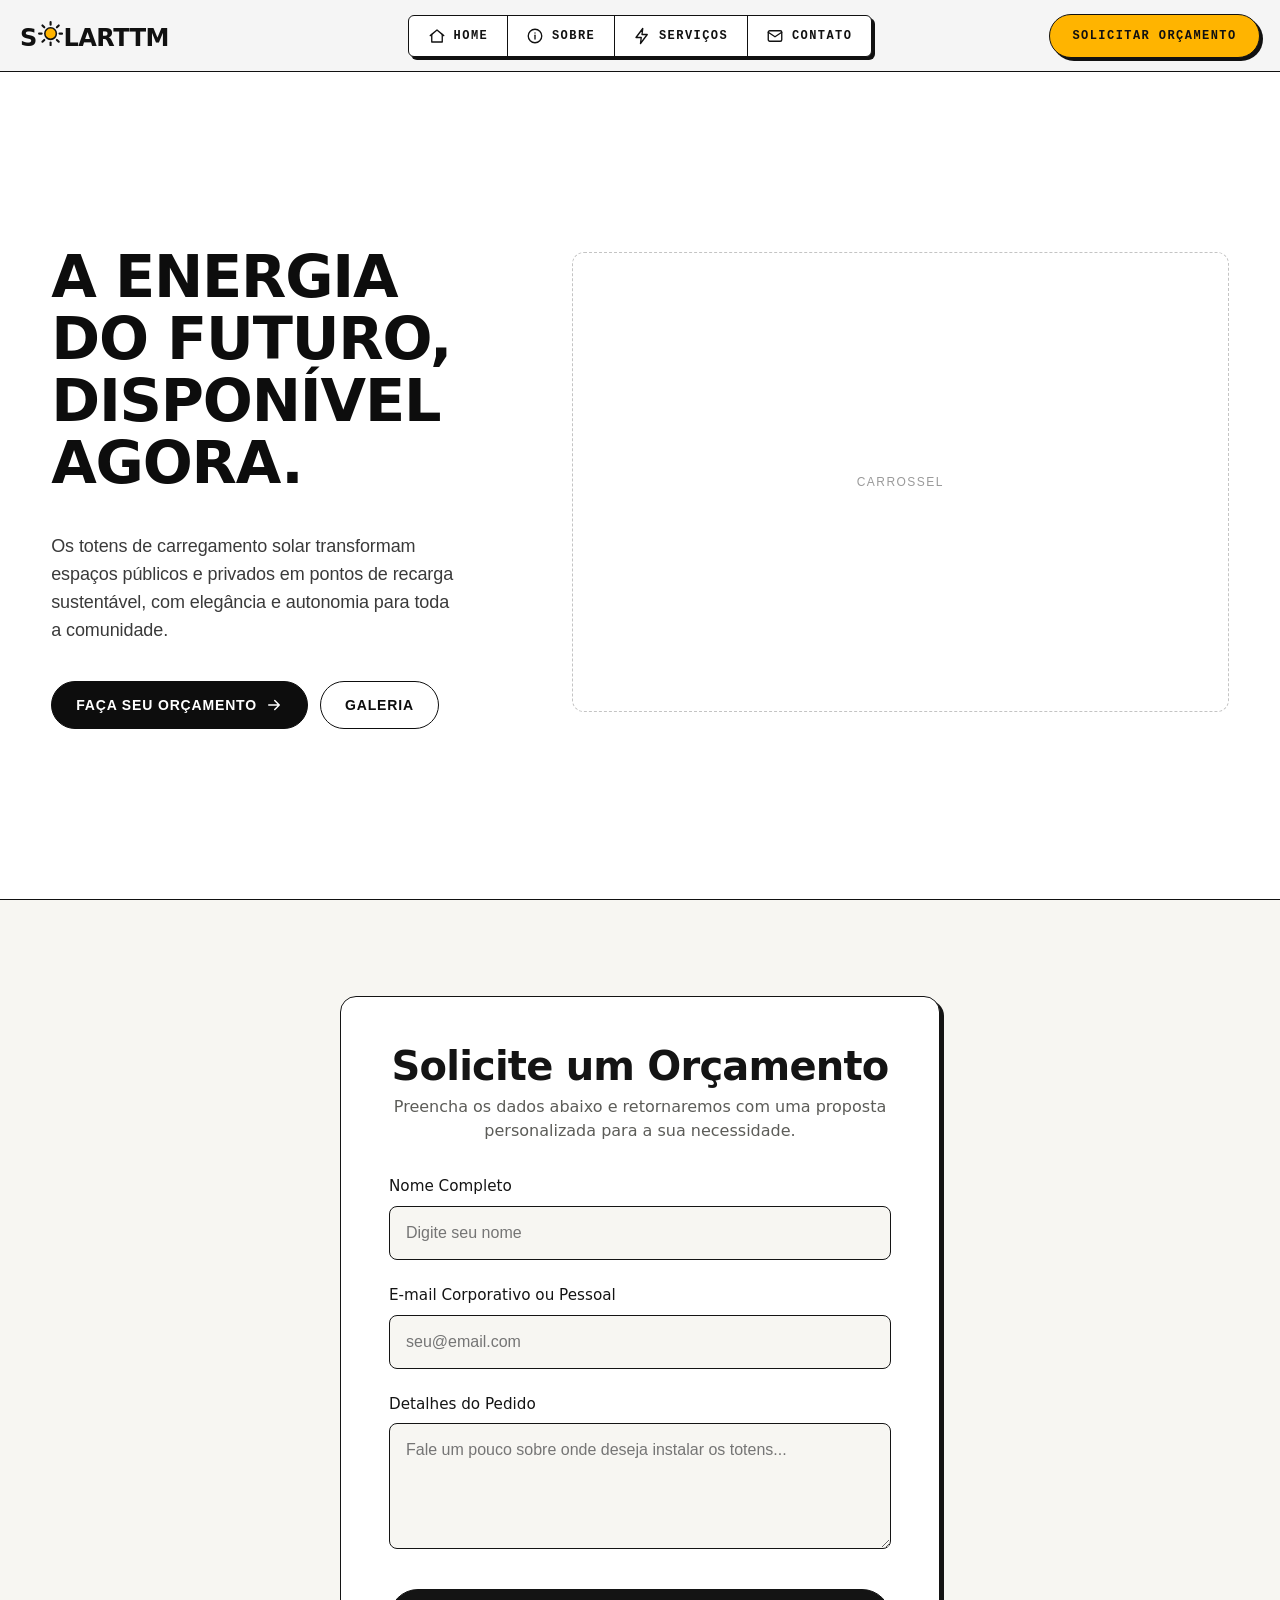
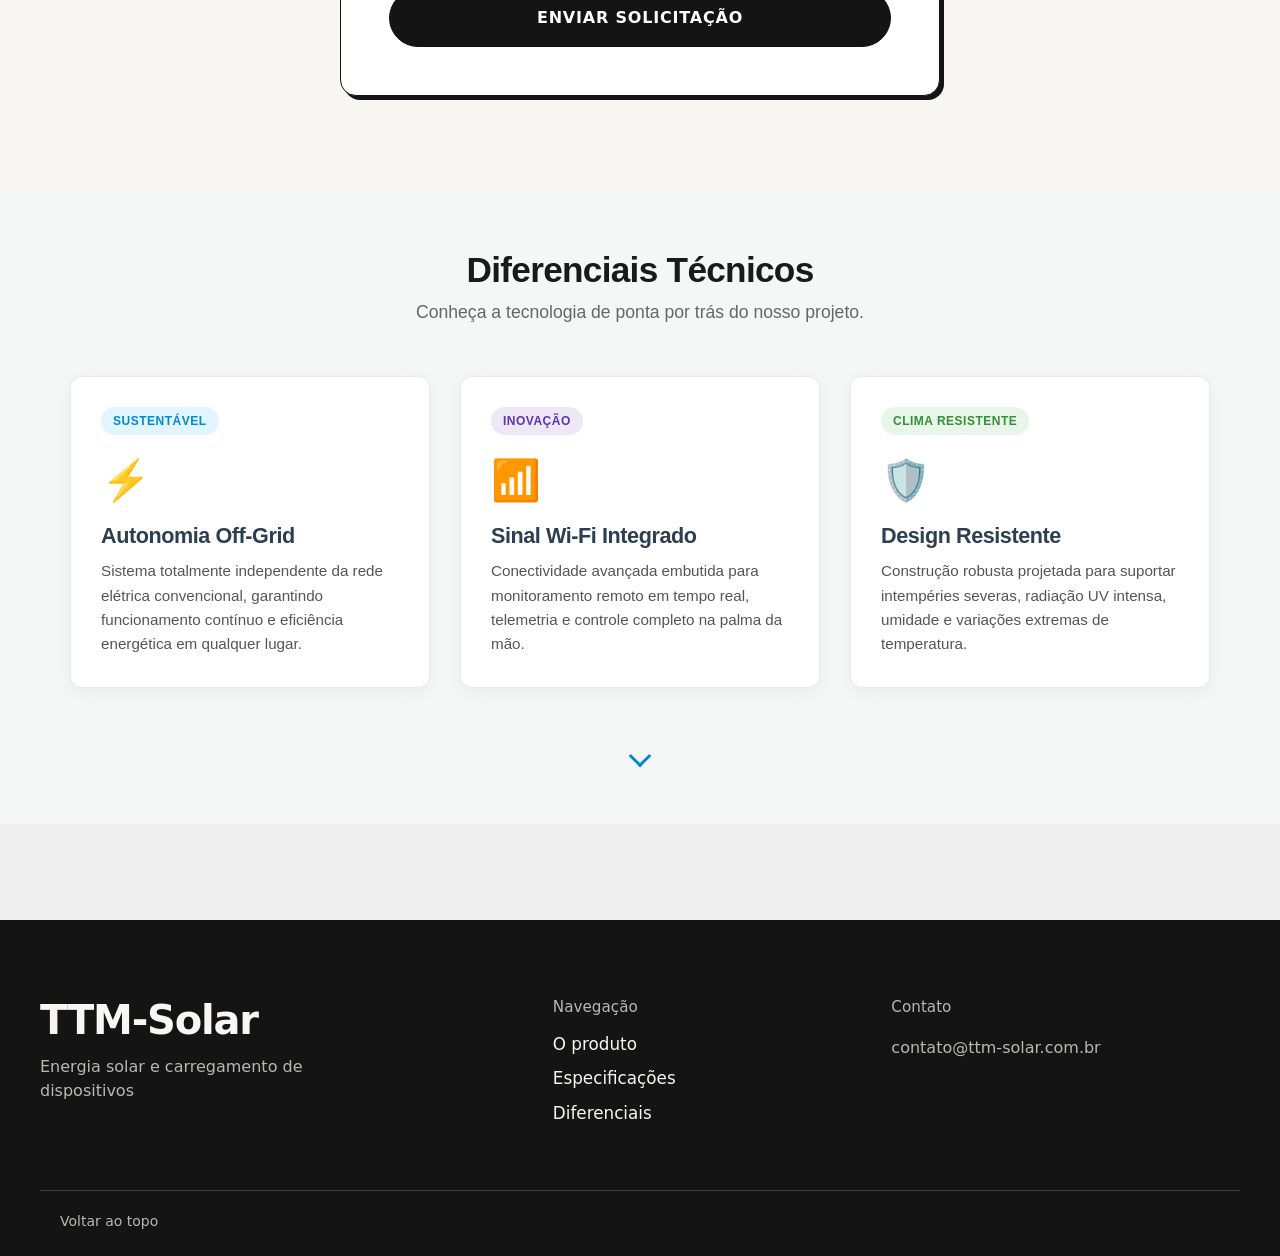
==== commit 3b39e89f: "Merge das atualizações de layout na minha branch" ====
--- a/TTM-Solar/index.html
+++ b/TTM-Solar/index.html
@@ -25,6 +25,106 @@
     
 </head>
 <body>
+
+
+    <!-- Sprite de ícones (reutilizados via <use>) -->
+  <svg width="0" height="0" style="position:absolute" aria-hidden="true" focusable="false">
+    <!-- Símbolo do sol: usado no logo (o "O") e no destaque da Home -->
+    <symbol id="i-sun" viewBox="0 0 24 24">
+      <circle cx="12" cy="12" r="5.5" style="fill: var(--accent); stroke: var(--ink); stroke-width: 1.5"/>
+      <g style="stroke: var(--ink); stroke-width: 2; stroke-linecap: round">
+        <line x1="12" y1="1" x2="12" y2="3.5"/>
+        <line x1="12" y1="20.5" x2="12" y2="23"/>
+        <line x1="1" y1="12" x2="3.5" y2="12"/>
+        <line x1="20.5" y1="12" x2="23" y2="12"/>
+        <line x1="4.22" y1="4.22" x2="5.99" y2="5.99"/>
+        <line x1="18.01" y1="18.01" x2="19.78" y2="19.78"/>
+        <line x1="4.22" y1="19.78" x2="5.99" y2="18.01"/>
+        <line x1="18.01" y1="5.99" x2="19.78" y2="4.22"/>
+      </g>
+    </symbol>
+    <symbol id="i-home" viewBox="0 0 24 24"><path d="M3 11.5 12 4l9 7.5"/><path d="M5 10v10h14V10"/></symbol>
+    <symbol id="i-info" viewBox="0 0 24 24"><circle cx="12" cy="12" r="9"/><path d="M12 11v5"/><path d="M12 8h.01"/></symbol>
+    <symbol id="i-bolt" viewBox="0 0 24 24"><path d="M13 2 4 14h7l-1 8 9-12h-7z"/></symbol>
+    <symbol id="i-mail" viewBox="0 0 24 24"><rect x="3" y="5" width="18" height="14" rx="2"/><path d="m3 7 9 6 9-6"/></symbol>
+    <symbol id="i-instagram" viewBox="0 0 24 24"><rect x="3" y="3" width="18" height="18" rx="5"/><circle cx="12" cy="12" r="4"/><path d="M17.5 6.5h.01"/></symbol>
+    <symbol id="i-linkedin" viewBox="0 0 24 24"><rect x="3" y="3" width="18" height="18" rx="2"/><path d="M8 11v5M8 8h.01M12 16v-5M12 13a3 3 0 0 1 6 0v3"/></symbol>
+    <symbol id="i-whatsapp" viewBox="0 0 24 24"><path d="M3 21l1.6-4.7A8.5 8.5 0 1 1 8 19.5z"/><path d="M9 9.5c0 3 2.5 5.5 5.5 5.5"/></symbol>
+  </svg>
+
+
+  <a class="skip-link" href="#home">Pular para o conteúdo</a>
+
+  <!-- ================= HEADER ================ -->
+  <header class="header" id="header">
+    <div class="header__inner container">
+
+      <!-- Logo: o "O" de SOLAR vira um sol -->
+      <a href="#home" class="logo" translate="no" aria-label="SOLARTTM, ir para o início">
+        <span aria-hidden="true">S<svg class="logo__sun" focusable="false"><use href="#i-sun"/></svg>LARTTM</span>
+      </a>
+
+      <!-- Menu: abas no desktop / menu lateral no mobile -->
+      <nav class="nav" id="nav-menu" aria-label="Navegação principal">
+        <ul class="nav__list">
+          <li class="nav__item">
+            <a class="nav__link" href="#home">
+              <svg class="icon" aria-hidden="true"><use href="#i-home"/></svg>Home
+            </a>
+          </li>
+          <li class="nav__item">
+            <a class="nav__link" href="#sobre">
+              <svg class="icon" aria-hidden="true"><use href="#i-info"/></svg>Sobre
+            </a>
+          </li>
+          <li class="nav__item">
+            <a class="nav__link" href="#servicos">
+              <svg class="icon" aria-hidden="true"><use href="#i-bolt"/></svg>Serviços
+            </a>
+          </li>
+          <li class="nav__item">
+            <a class="nav__link" href="#contato">
+              <svg class="icon" aria-hidden="true"><use href="#i-mail"/></svg>Contato
+            </a>
+          </li>
+        </ul>
+
+        <!-- Só aparece no menu lateral (mobile) -->
+        <div class="nav__extra">
+          <p class="nav__label">// Redes sociais</p>
+          <div class="social">
+            <!-- TODO: troque os "#" pelos links reais -->
+            <a href="#" aria-label="Instagram"><svg class="icon" aria-hidden="true"><use href="#i-instagram"/></svg></a>
+            <a href="#" aria-label="LinkedIn"><svg class="icon" aria-hidden="true"><use href="#i-linkedin"/></svg></a>
+            <a href="#" aria-label="WhatsApp"><svg class="icon" aria-hidden="true"><use href="#i-whatsapp"/></svg></a>
+          </div>
+          <a href="#contato" class="btn">Solicitar Orçamento</a>
+        </div>
+      </nav>
+
+      <div class="header__actions">
+        <!-- CTA do desktop -->
+        <a href="#contato" class="btn btn--header">Solicitar Orçamento</a>
+
+        <!-- Botão hambúrguer (só no mobile) -->
+        <button
+          class="nav-toggle"
+          id="nav-toggle"
+          type="button"
+          aria-label="Abrir menu"
+          aria-expanded="false"
+          aria-controls="nav-menu"
+        >
+          <span class="nav-toggle__bar"></span>
+          <span class="nav-toggle__bar"></span>
+          <span class="nav-toggle__bar"></span>
+        </button>
+      </div>
+    </div>
+  </header>
+
+  <!-- Fundo escurecido atrás do menu lateral (mobile) -->
+  <div class="overlay" id="overlay"></div>
 
     <!-- hero --> 
     <section class="hero" id="inicio" aria-labelledby="hero-titulo">
@@ -43,7 +143,7 @@
 
           <nav class="hero__actions" aria-label="Ações principais">
             <a href="#orcamento" class="hero__cta hero__cta--primary">
-              Veja mais sobre
+              Faça seu orçamento
               <svg class="hero__cta-icon" viewBox="0 0 24 24" width="18" height="18" aria-hidden="true" focusable="false">
                 <path d="M5 12h14M13 6l6 6-6 6" fill="none" stroke="currentColor" stroke-width="2" stroke-linecap="round" stroke-linejoin="round"/>
               </svg>
@@ -97,6 +197,51 @@
       </div>
     </section>
     <!-- FIM DA SUA TAREFA -->
+
+    <!-- Seção Destaques e Badges Animados -->
+    <section class="destaques-section" id="diferenciais">
+        <div class="container">
+            <h2>Diferenciais Técnicos</h2>
+            <p class="subtitle">Conheça a tecnologia de ponta por trás do nosso projeto.</p>
+            
+            <div class="grid-destaques">
+                <!-- Cartão 1 -->
+                <div class="card-destaque">
+                    <div class="badges-container">
+                        <span class="badge sustentavel">Sustentável</span>
+                    </div>
+                    <div class="card-icon">⚡</div>
+                    <h3>Autonomia Off-Grid</h3>
+                    <p>Sistema totalmente independente da rede elétrica convencional, garantindo funcionamento contínuo e eficiência energética em qualquer lugar.</p>
+                </div>
+
+                <!-- Cartão 2 -->
+                <div class="card-destaque">
+                    <div class="badges-container">
+                        <span class="badge inovacao">Inovação</span>
+                    </div>
+                    <div class="card-icon">📶</div>
+                    <h3>Sinal Wi-Fi Integrado</h3>
+                    <p>Conectividade avançada embutida para monitoramento remoto em tempo real, telemetria e controle completo na palma da mão.</p>
+                </div>
+
+                <!-- Cartão 3 -->
+                <div class="card-destaque">
+                    <div class="badges-container">
+                        <span class="badge clima">Clima Resistente</span>
+                    </div>
+                    <div class="card-icon">🛡️</div>
+                    <h3>Design Resistente</h3>
+                    <p>Construção robusta projetada para suportar intempéries severas, radiação UV intensa, umidade e variações extremas de temperatura.</p>
+                </div>
+            </div>
+
+            <!-- Elemento visual de scroll/setas -->
+            <div class="scroll-indicator">
+                <span class="arrow-down"></span>
+            </div>
+        </div>
+    </section>
 
     <!-- footer -->  
     <footer class="footer-site" id="sobre">
--- a/TTM-Solar/css/styles.css
+++ b/TTM-Solar/css/styles.css
@@ -148,3 +148,384 @@
   margin-inline: auto;
 }
 
+
+:root {
+  --header-h: 72px;
+
+  --bg: #efefef;
+  --surface: #ffffff;
+  --ink: #111111;
+  --muted: #5a5a5a;
+
+  /* Cor de destaque. Para ficar idêntico ao Núcleo use:
+     --accent: #4331e0;  --accent-ink: #ffffff;  --accent-soft: #e4e1fb; */
+  --accent: #ffb400;
+  --accent-ink: #111111;
+  --accent-soft: #fff1c2;
+
+  --shadow: 3px 3px 0 var(--ink);
+  --shadow-sm: 2px 2px 0 var(--ink);
+
+  --font-display: "Unbounded", "Arial Black", system-ui, sans-serif;
+  --font-mono: "Space Mono", ui-monospace, "SFMono-Regular", Menlo, monospace;
+  --font-sans: "Instrument Sans", system-ui, -apple-system, "Segoe UI", sans-serif;
+
+  --ease: cubic-bezier(0.2, 0.7, 0.2, 1);
+}
+
+/* ---------- 2. BASE + SCROLL SUAVE ---------- */
+*,
+*::before,
+*::after { box-sizing: border-box; margin: 0; padding: 0; }
+
+html {
+  scroll-behavior: smooth;                 /* rolagem suave nas âncoras */
+  scroll-padding-top: var(--header-h);     /* título da seção não fica sob o header */
+  -webkit-tap-highlight-color: transparent;
+}
+
+body {
+  font-family: var(--font-sans);
+  color: var(--ink);
+  background: var(--bg);
+  line-height: 1.5;
+  -webkit-font-smoothing: antialiased;
+}
+body.no-scroll { overflow: hidden; }       /* trava a página com o menu aberto */
+
+a { color: inherit; text-decoration: none; }
+ul { list-style: none; }
+button { font: inherit; color: inherit; border: 0; background: none; cursor: pointer; touch-action: manipulation; }
+
+.container {
+  width: 100%;
+  max-width: 1320px;
+  margin-inline: auto;
+  padding-inline: 1.25rem;
+}
+
+
+a:focus-visible,
+button:focus-visible {
+  outline: 2px solid var(--ink);
+  outline-offset: 3px;
+}
+
+.skip-link {
+  position: absolute;
+  left: 1rem;
+  top: -4rem;
+  z-index: 200;
+  padding: 0.6rem 1rem;
+  background: var(--ink);
+  color: #fff;
+  border-radius: 6px;
+  transition: top 0.2s var(--ease);
+}
+.skip-link:focus { top: 0.75rem; }
+
+.icon {
+  width: 18px;
+  height: 18px;
+  flex: none;
+  fill: none;
+  stroke: currentColor;
+  stroke-width: 1.8;
+  stroke-linecap: round;
+  stroke-linejoin: round;
+}
+
+/* ---------- 3. HEADER (fixo + backdrop blur) ---------- */
+.header {
+  position: fixed;
+  inset: 0 0 auto 0;
+  z-index: 100;
+  height: var(--header-h);
+  border-bottom: 1px solid var(--ink);
+}
+
+
+.header::before {
+  content: "";
+  position: absolute;
+  inset: 0;
+  z-index: -1;
+  background: rgba(239, 239, 239, 0.6);
+  -webkit-backdrop-filter: blur(10px);
+  backdrop-filter: blur(10px);
+  transition: background-color 0.3s var(--ease);
+}
+/* Classe aplicada pelo JS depois que a página rola */
+.header.is-scrolled::before { background: rgba(239, 239, 239, 0.7); }
+
+/* 3 colunas: logo | menu centralizado | ações */
+.header__inner {
+  height: 100%;
+  display: grid;
+  grid-template-columns: 1fr auto 1fr;
+  align-items: center;
+  gap: 1rem;
+}
+
+.header__actions {
+  justify-self: end;
+  display: flex;
+  align-items: center;
+  gap: 0.75rem;
+}
+
+/* ---------- 4. LOGO ---------- */
+.logo {
+  justify-self: start;
+  display: inline-flex;
+  align-items: center;
+  font-family: var(--font-display);
+  font-weight: 800;
+  font-size: 1.5rem;
+  letter-spacing: -0.02em;
+  line-height: 1;
+  white-space: nowrap;
+}
+
+
+.logo__sun {
+  display: inline-block;
+  flex: none;
+  width: 1.05em;
+  height: 1.05em;
+  margin-inline: 0.03em;
+  transition: transform 0.6s var(--ease);
+}
+.logo:hover .logo__sun { transform: rotate(90deg); }
+
+
+.nav { justify-self: center; }
+
+.nav__list {
+  display: flex;
+  background: var(--surface);
+  border: 1px solid var(--ink);
+  border-radius: 6px;
+  box-shadow: var(--shadow);
+  overflow: hidden;
+}
+.nav__item + .nav__item { border-left: 1px solid var(--ink); }
+
+.nav__link {
+  display: flex;
+  align-items: center;
+  gap: 0.5rem;
+  height: 40px;
+  padding-inline: 1.15rem;
+  font-family: var(--font-mono);
+  font-size: 0.75rem;
+  font-weight: 700;
+  letter-spacing: 0.12em;
+  text-transform: uppercase;
+  white-space: nowrap;
+  transition: background-color 0.2s var(--ease), color 0.2s var(--ease);
+}
+.nav__link:hover { background: var(--accent-soft); }
+.nav__link[aria-current="location"] { background: var(--accent); color: var(--accent-ink); }
+.nav__link:focus-visible { outline-offset: -4px; }   /* o menu tem overflow hidden */
+
+.nav__link .icon { display: none; }
+@media (min-width: 1180px) { .nav__link .icon { display: block; } }
+
+/* Itens exclusivos do menu lateral ficam escondidos no desktop */
+.nav__extra { display: none; }
+
+/* ---------- 6. BOTÃO CTA ---------- */
+.btn {
+  display: inline-flex;
+  align-items: center;
+  justify-content: center;
+  height: 44px;
+  padding-inline: 1.4rem;
+  border: 1px solid var(--ink);
+  border-radius: 999px;
+  background: var(--accent);
+  color: var(--accent-ink);
+  font-family: var(--font-mono);
+  font-size: 0.75rem;
+  font-weight: 700;
+  letter-spacing: 0.12em;
+  text-transform: uppercase;
+  white-space: nowrap;
+  box-shadow: var(--shadow);
+  touch-action: manipulation;
+  transition: transform 0.15s var(--ease), box-shadow 0.15s var(--ease);
+}
+.btn:hover { transform: translate(-1px, -1px); box-shadow: 4px 4px 0 var(--ink); }
+.btn:active { transform: translate(3px, 3px); box-shadow: 0 0 0 var(--ink); }
+
+/* ---------- 7. BOTÃO HAMBÚRGUER  */
+.nav-toggle {
+  display: none;
+  width: 44px;
+  height: 44px;
+  flex-direction: column;
+  align-items: center;
+  justify-content: center;
+  gap: 5px;
+  background: var(--surface);
+  border: 1px solid var(--ink);
+  border-radius: 8px;
+  box-shadow: var(--shadow-sm);
+  transition: transform 0.15s var(--ease), box-shadow 0.15s var(--ease);
+}
+.nav-toggle:active { transform: translate(2px, 2px); box-shadow: 0 0 0 var(--ink); }
+
+.nav-toggle__bar {
+  display: block;
+  width: 20px;
+  height: 2px;
+  background: var(--ink);
+  border-radius: 2px;
+  transition: transform 0.3s var(--ease), opacity 0.2s var(--ease);
+}
+
+.nav-toggle[aria-expanded="true"] .nav-toggle__bar:nth-child(1) { transform: translateY(7px) rotate(45deg); }
+.nav-toggle[aria-expanded="true"] .nav-toggle__bar:nth-child(2) { opacity: 0; }
+.nav-toggle[aria-expanded="true"] .nav-toggle__bar:nth-child(3) { transform: translateY(-7px) rotate(-45deg); }
+
+.overlay { display: none; }
+
+/* ---------- 8. MOBILE / TABLET (<= 1024px): menu lateral ---------- */
+@media (max-width: 1024px) {
+  :root { --header-h: 64px; }
+
+  .header__inner { grid-template-columns: 1fr auto; }
+  .btn--header { display: none; }          /* o CTA vai para dentro do menu lateral */
+  .nav-toggle { display: flex; }
+
+  .nav {
+    position: fixed;
+    top: var(--header-h);
+    left: 0;
+    bottom: 0;
+    width: min(86vw, 340px);
+    padding: 1.25rem 1rem 1.5rem;
+    overflow-y: auto;
+    overscroll-behavior: contain;
+    background: rgba(239, 239, 239, 0.96);
+    -webkit-backdrop-filter: blur(14px);
+    backdrop-filter: blur(14px);
+    border-right: 1px solid var(--ink);
+
+    /* Estado fechado */
+    transform: translateX(-100%);
+    visibility: hidden;
+    transition: transform 0.3s var(--ease), visibility 0.3s var(--ease);
+  }
+  .nav.is-open { transform: none; visibility: visible; }
+
+  .nav__list {
+    flex-direction: column;
+    background: none;
+    border: 0;
+    border-radius: 0;
+    box-shadow: none;
+    overflow: visible;
+  }
+  .nav__item + .nav__item { border-left: 0; }
+
+  .nav__link {
+    height: 48px;
+    gap: 0.85rem;
+    padding-inline: 0.75rem;
+    border-radius: 6px;
+    font-family: var(--font-sans);
+    font-size: 1.05rem;
+    font-weight: 500;
+    letter-spacing: 0;
+    text-transform: none;
+  }
+  .nav__link .icon { display: block; }
+  .nav__link:hover { background: rgba(17, 17, 17, 0.06); }
+  .nav__link:focus-visible { outline-offset: 2px; }
+
+  /* Rodapé do menu lateral: redes sociais + CTA */
+  .nav__extra {
+    display: block;
+    margin-top: 1.5rem;
+    padding-top: 1.5rem;
+    border-top: 1px solid var(--ink);
+  }
+  .nav__label {
+    font-family: var(--font-mono);
+    font-size: 0.72rem;
+    font-weight: 700;
+    letter-spacing: 0.14em;
+    text-transform: uppercase;
+    color: var(--muted);
+  }
+  .social { display: flex; gap: 0.6rem; margin-block: 0.9rem 1.5rem; }
+  .social a {
+    display: grid;
+    place-items: center;
+    width: 40px;
+    height: 40px;
+    background: var(--surface);
+    border: 1px solid var(--ink);
+    border-radius: 6px;
+    box-shadow: var(--shadow-sm);
+    transition: background-color 0.2s var(--ease);
+  }
+  .social a:hover { background: var(--accent-soft); }
+  .nav__extra .btn { width: 100%; }
+
+  .overlay {
+    display: block;
+    position: fixed;
+    inset: var(--header-h) 0 0 0;
+    z-index: 99;
+    background: rgba(17, 17, 17, 0.35);
+    -webkit-backdrop-filter: blur(3px);
+    backdrop-filter: blur(3px);
+    opacity: 0;
+    visibility: hidden;
+    transition: opacity 0.3s var(--ease), visibility 0.3s var(--ease);
+  }
+  .overlay.is-open { opacity: 1; visibility: visible; }
+}
+
+
+@media (max-width: 380px) {
+  .logo { font-size: 1.25rem; }
+}
+
+
+@media (prefers-reduced-motion: reduce) {
+  html { scroll-behavior: auto; }
+  *, *::before, *::after { transition-duration: 0.01ms !important; }
+}
+
+.section {
+  position: relative;
+  min-height: 100vh;
+  min-height: 100svh;
+  display: grid;
+  place-items: center;
+  padding: calc(var(--header-h) + 3rem) 1.25rem 3rem;
+  overflow: hidden;
+  border-bottom: 1px solid var(--ink);
+}
+.section h1,
+.section h2 {
+  position: relative;
+  z-index: 1;
+  font-family: var(--font-display);
+  font-size: clamp(2rem, 7vw, 5rem);
+  text-wrap: balance;
+}
+.section--alt { background: var(--surface); }
+
+
+.hero-sun {
+  position: absolute;
+  top: 14%;
+  right: 6%;
+  width: min(46vw, 460px);
+  aspect-ratio: 1;
+}
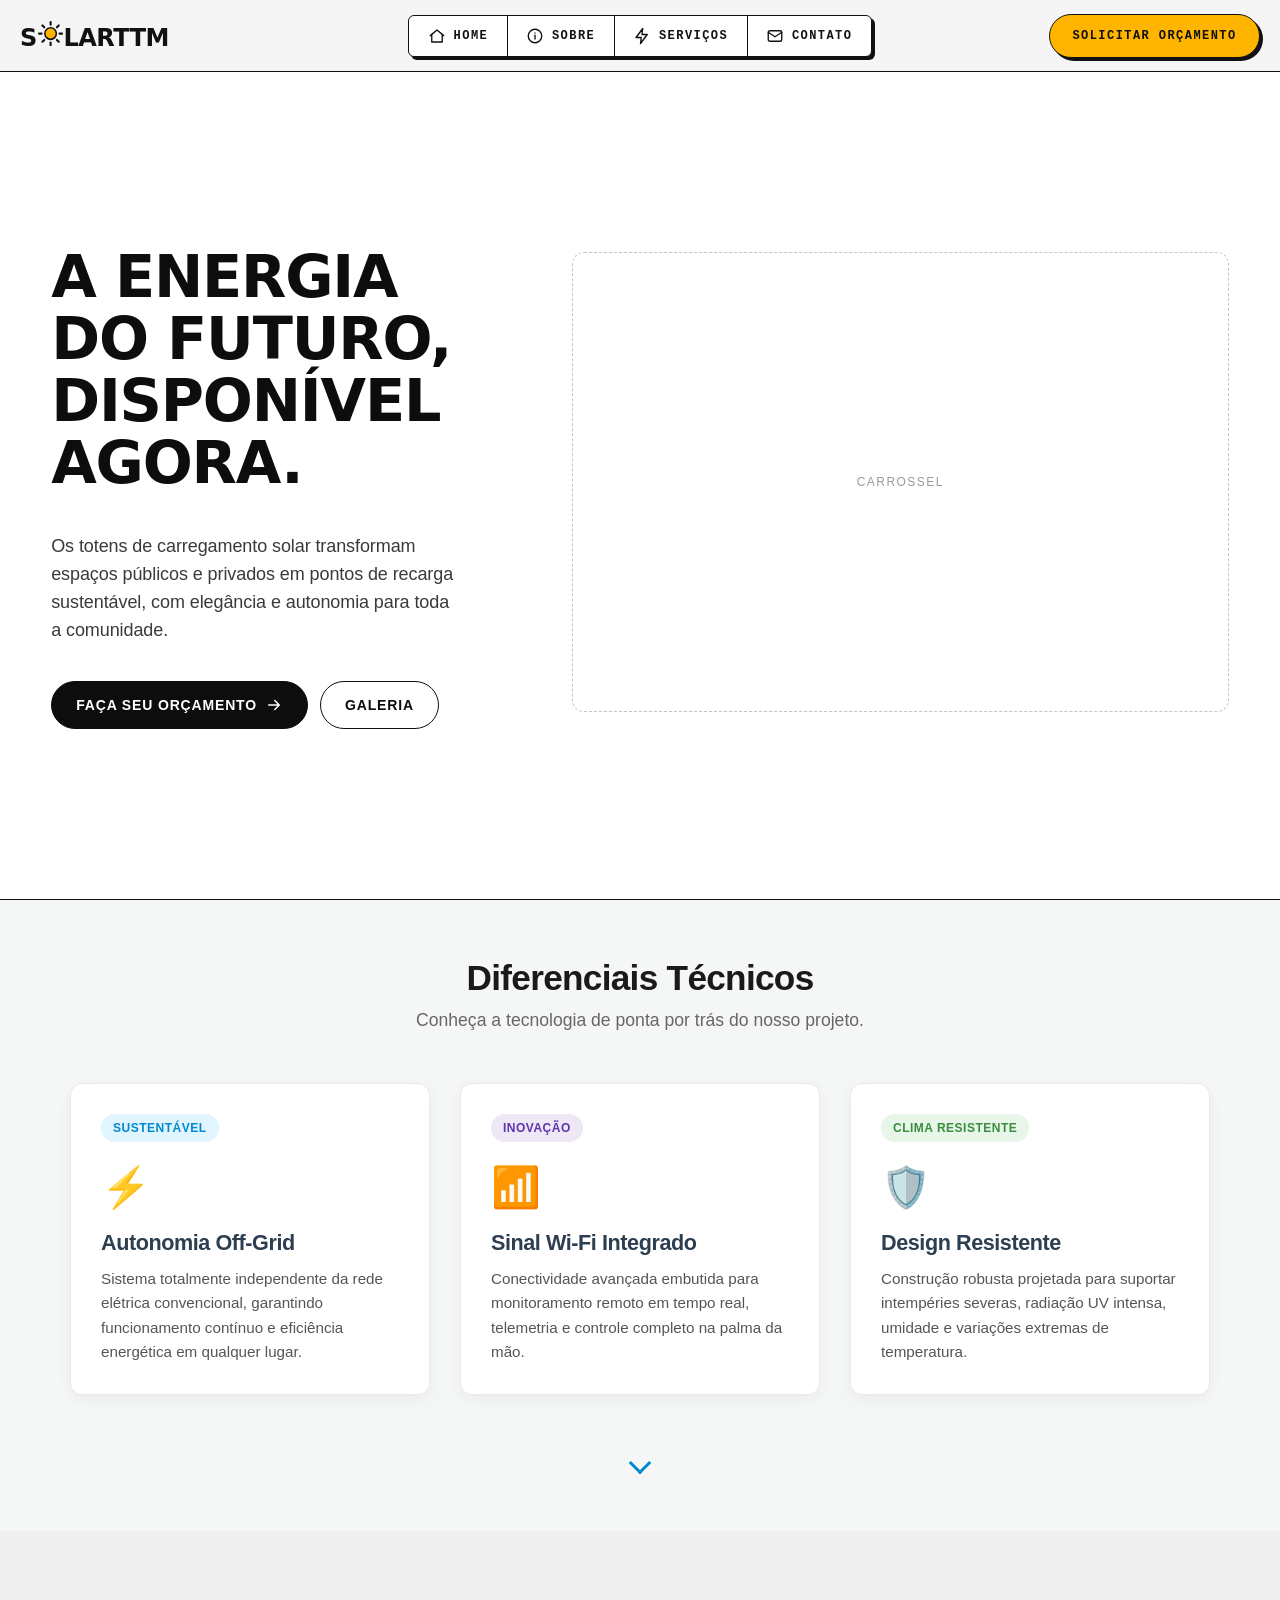
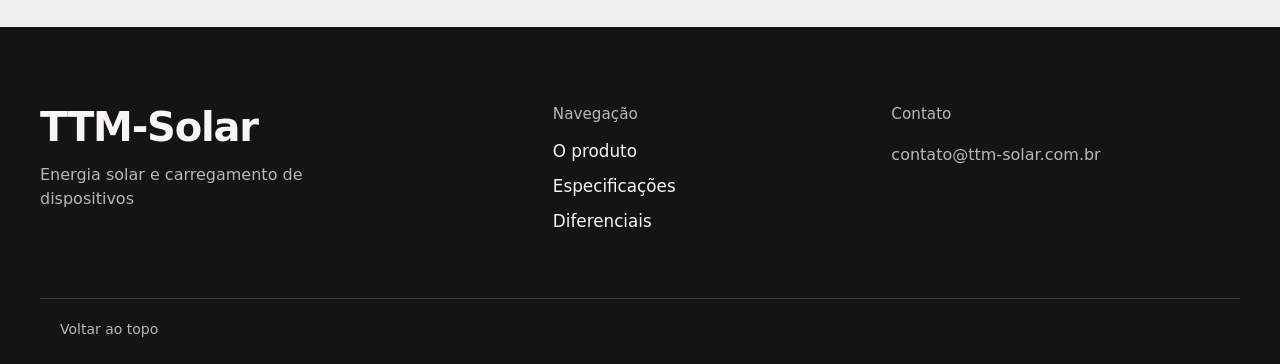
==== commit 5767846f: "ajusta formulario como pop-up" ====
--- a/TTM-Solar/index.html
+++ b/TTM-Solar/index.html
@@ -22,14 +22,11 @@
     <link rel="stylesheet" href="./css/form.css"> 
     <link rel="stylesheet" href="./css/footer.css">
     
-    
 </head>
 <body>
 
-
-    <!-- Sprite de ícones (reutilizados via <use>) -->
+  <!-- Sprite de ícones -->
   <svg width="0" height="0" style="position:absolute" aria-hidden="true" focusable="false">
-    <!-- Símbolo do sol: usado no logo (o "O") e no destaque da Home -->
     <symbol id="i-sun" viewBox="0 0 24 24">
       <circle cx="12" cy="12" r="5.5" style="fill: var(--accent); stroke: var(--ink); stroke-width: 1.5"/>
       <g style="stroke: var(--ink); stroke-width: 2; stroke-linecap: round">
@@ -52,69 +49,41 @@
     <symbol id="i-whatsapp" viewBox="0 0 24 24"><path d="M3 21l1.6-4.7A8.5 8.5 0 1 1 8 19.5z"/><path d="M9 9.5c0 3 2.5 5.5 5.5 5.5"/></symbol>
   </svg>
 
-
   <a class="skip-link" href="#home">Pular para o conteúdo</a>
 
   <!-- ================= HEADER ================ -->
   <header class="header" id="header">
     <div class="header__inner container">
 
-      <!-- Logo: o "O" de SOLAR vira um sol -->
       <a href="#home" class="logo" translate="no" aria-label="SOLARTTM, ir para o início">
         <span aria-hidden="true">S<svg class="logo__sun" focusable="false"><use href="#i-sun"/></svg>LARTTM</span>
       </a>
 
-      <!-- Menu: abas no desktop / menu lateral no mobile -->
       <nav class="nav" id="nav-menu" aria-label="Navegação principal">
         <ul class="nav__list">
-          <li class="nav__item">
-            <a class="nav__link" href="#home">
-              <svg class="icon" aria-hidden="true"><use href="#i-home"/></svg>Home
-            </a>
-          </li>
-          <li class="nav__item">
-            <a class="nav__link" href="#sobre">
-              <svg class="icon" aria-hidden="true"><use href="#i-info"/></svg>Sobre
-            </a>
-          </li>
-          <li class="nav__item">
-            <a class="nav__link" href="#servicos">
-              <svg class="icon" aria-hidden="true"><use href="#i-bolt"/></svg>Serviços
-            </a>
-          </li>
-          <li class="nav__item">
-            <a class="nav__link" href="#contato">
-              <svg class="icon" aria-hidden="true"><use href="#i-mail"/></svg>Contato
-            </a>
-          </li>
+          <li class="nav__item"><a class="nav__link" href="#home"><svg class="icon" aria-hidden="true"><use href="#i-home"/></svg>Home</a></li>
+          <li class="nav__item"><a class="nav__link" href="#sobre"><svg class="icon" aria-hidden="true"><use href="#i-info"/></svg>Sobre</a></li>
+          <li class="nav__item"><a class="nav__link" href="#servicos"><svg class="icon" aria-hidden="true"><use href="#i-bolt"/></svg>Serviços</a></li>
+          <li class="nav__item"><a class="nav__link" href="#contato"><svg class="icon" aria-hidden="true"><use href="#i-mail"/></svg>Contato</a></li>
         </ul>
 
-        <!-- Só aparece no menu lateral (mobile) -->
         <div class="nav__extra">
           <p class="nav__label">// Redes sociais</p>
           <div class="social">
-            <!-- TODO: troque os "#" pelos links reais -->
             <a href="#" aria-label="Instagram"><svg class="icon" aria-hidden="true"><use href="#i-instagram"/></svg></a>
             <a href="#" aria-label="LinkedIn"><svg class="icon" aria-hidden="true"><use href="#i-linkedin"/></svg></a>
             <a href="#" aria-label="WhatsApp"><svg class="icon" aria-hidden="true"><use href="#i-whatsapp"/></svg></a>
           </div>
-          <a href="#contato" class="btn">Solicitar Orçamento</a>
+          <!-- Ajustado: Botão do menu mobile -->
+          <a href="#" class="btn btn-abrir-orcamento">Solicitar Orçamento</a>
         </div>
       </nav>
 
       <div class="header__actions">
-        <!-- CTA do desktop -->
-        <a href="#contato" class="btn btn--header">Solicitar Orçamento</a>
-
-        <!-- Botão hambúrguer (só no mobile) -->
-        <button
-          class="nav-toggle"
-          id="nav-toggle"
-          type="button"
-          aria-label="Abrir menu"
-          aria-expanded="false"
-          aria-controls="nav-menu"
-        >
+        <!-- CTA do desktop com o ID já aplicado -->
+        <a href="#" id="btn-abrir-orcamento" class="btn btn--header btn-abrir-orcamento">Solicitar Orçamento</a>
+
+        <button class="nav-toggle" id="nav-toggle" type="button" aria-label="Abrir menu" aria-expanded="false" aria-controls="nav-menu">
           <span class="nav-toggle__bar"></span>
           <span class="nav-toggle__bar"></span>
           <span class="nav-toggle__bar"></span>
@@ -123,13 +92,11 @@
     </div>
   </header>
 
-  <!-- Fundo escurecido atrás do menu lateral (mobile) -->
   <div class="overlay" id="overlay"></div>
 
     <!-- hero --> 
     <section class="hero" id="inicio" aria-labelledby="hero-titulo">
       <div class="hero__container">
-        <!-- Área esquerda: textos e CTAs -->
         <div class="hero__content">
           <header class="hero__header">
             <h1 class="hero__title" id="hero-titulo">
@@ -142,7 +109,8 @@
           </header>
 
           <nav class="hero__actions" aria-label="Ações principais">
-            <a href="#orcamento" class="hero__cta hero__cta--primary">
+            <!-- Ajustado: Botão do Hero Section -->
+            <a href="#" class="hero__cta hero__cta--primary btn-abrir-orcamento">
               Faça seu orçamento
               <svg class="hero__cta-icon" viewBox="0 0 24 24" width="18" height="18" aria-hidden="true" focusable="false">
                 <path d="M5 12h14M13 6l6 6-6 6" fill="none" stroke="currentColor" stroke-width="2" stroke-linecap="round" stroke-linejoin="round"/>
@@ -152,15 +120,17 @@
           </nav>
         </div>
 
-        <!-- Área direita: container responsivo -->
         <div class="hero__media" data-slot="carrossel"></div>
       </div>
     </section>
 
-    <!-- INÍCIO DA SUA TAREFA: Seção de Orçamento -->
+    <!-- INÍCIO DA SUA TAREFA: Seção de Orçamento (AGORA COMO POP-UP) -->
     <section class="orcamento" id="orcamento" aria-labelledby="orcamento-titulo">
       <div class="container orcamento__container" data-aos="fade-up" data-aos-duration="800">
         
+        <!-- Botão Fechar adicionado aqui (estilo inline para garantir sobreposição) -->
+        <button id="btn-fechar-form" aria-label="Fechar Modal" style="position: absolute; top: 1rem; right: 1.5rem; background: none; border: none; font-size: 1.5rem; cursor: pointer; font-weight: bold; color: #141414; z-index: 10;">X</button>
+
         <header class="orcamento__header">
           <h2 class="orcamento__title" id="orcamento-titulo">Solicite um Orçamento</h2>
           <p class="orcamento__subtitle">Preencha os dados abaixo e retornaremos com uma proposta personalizada para a sua necessidade.</p>
@@ -185,7 +155,7 @@
           <button type="submit" class="orcamento__btn">Enviar Solicitação</button>
         </form>
 
-        <!-- Modal de Confirmação (Invisível por padrão) -->
+        <!-- Modal de Confirmação -->
         <div class="orcamento__modal" id="modal-sucesso">
           <div class="modal__content">
             <h3 class="modal__title">Orçamento Enviado!</h3>
@@ -205,41 +175,27 @@
             <p class="subtitle">Conheça a tecnologia de ponta por trás do nosso projeto.</p>
             
             <div class="grid-destaques">
-                <!-- Cartão 1 -->
                 <div class="card-destaque">
-                    <div class="badges-container">
-                        <span class="badge sustentavel">Sustentável</span>
-                    </div>
+                    <div class="badges-container"><span class="badge sustentavel">Sustentável</span></div>
                     <div class="card-icon">⚡</div>
                     <h3>Autonomia Off-Grid</h3>
                     <p>Sistema totalmente independente da rede elétrica convencional, garantindo funcionamento contínuo e eficiência energética em qualquer lugar.</p>
                 </div>
-
-                <!-- Cartão 2 -->
                 <div class="card-destaque">
-                    <div class="badges-container">
-                        <span class="badge inovacao">Inovação</span>
-                    </div>
+                    <div class="badges-container"><span class="badge inovacao">Inovação</span></div>
                     <div class="card-icon">📶</div>
                     <h3>Sinal Wi-Fi Integrado</h3>
                     <p>Conectividade avançada embutida para monitoramento remoto em tempo real, telemetria e controle completo na palma da mão.</p>
                 </div>
-
-                <!-- Cartão 3 -->
                 <div class="card-destaque">
-                    <div class="badges-container">
-                        <span class="badge clima">Clima Resistente</span>
-                    </div>
+                    <div class="badges-container"><span class="badge clima">Clima Resistente</span></div>
                     <div class="card-icon">🛡️</div>
                     <h3>Design Resistente</h3>
                     <p>Construção robusta projetada para suportar intempéries severas, radiação UV intensa, umidade e variações extremas de temperatura.</p>
                 </div>
             </div>
 
-            <!-- Elemento visual de scroll/setas -->
-            <div class="scroll-indicator">
-                <span class="arrow-down"></span>
-            </div>
+            <div class="scroll-indicator"><span class="arrow-down"></span></div>
         </div>
     </section>
 
@@ -262,12 +218,9 @@
 
             <div class="footer-contact">
                 <h2 class="footer-heading">Contato</h2>
-                <address>
-                    <a href="mailto:contato@ttm-solar.com.br">contato@ttm-solar.com.br</a>
-                </address>
+                <address><a href="mailto:contato@ttm-solar.com.br">contato@ttm-solar.com.br</a></address>
             </div>
         </div>
-
         <div class="footer-bottom container">
             <a href="#inicio">Voltar ao topo</a>
         </div>
@@ -276,11 +229,7 @@
     <!-- Scripts AOS (Animação de Scroll) -->
     <script src="https://unpkg.com/aos@2.3.1/dist/aos.js"></script>
     <script>
-      // Inicializa as animações de scroll
-      AOS.init({
-        once: true, // A animação acontece apenas uma vez ao rolar para baixo
-        offset: 100 // Distância em pixels antes de acionar a animação
-      });
+      AOS.init({ once: true, offset: 100 });
     </script>
     
     <!-- Scripts do Projeto -->
--- a/TTM-Solar/css/form.css
+++ b/TTM-Solar/css/form.css
@@ -1,10 +1,21 @@
 /* ==========================================================
    form.css | Estilos da seção de Orçamento e Modal
    ========================================================== */
+/* Transforma a seção em um pop-up fixo com fundo escuro */
+.orcamento {
+  position: fixed;
+  inset: 0;
+  background-color: rgba(0, 0, 0, 0.7); /* Fundo escuro transparente */
+  z-index: 9999;
+  display: none; /* Mantém escondido até o clique */
+  align-items: center;
+  justify-content: center;
+  padding: 1rem;
+}
 
-.orcamento {
-  padding-block: clamp(3rem, 8vw, 6rem);
-  background-color: var(--cor-fundo);
+/* O JavaScript vai adicionar essa classe para o pop-up aparecer */
+.orcamento.ativo {
+  display: flex;
 }
 
 .orcamento__container {
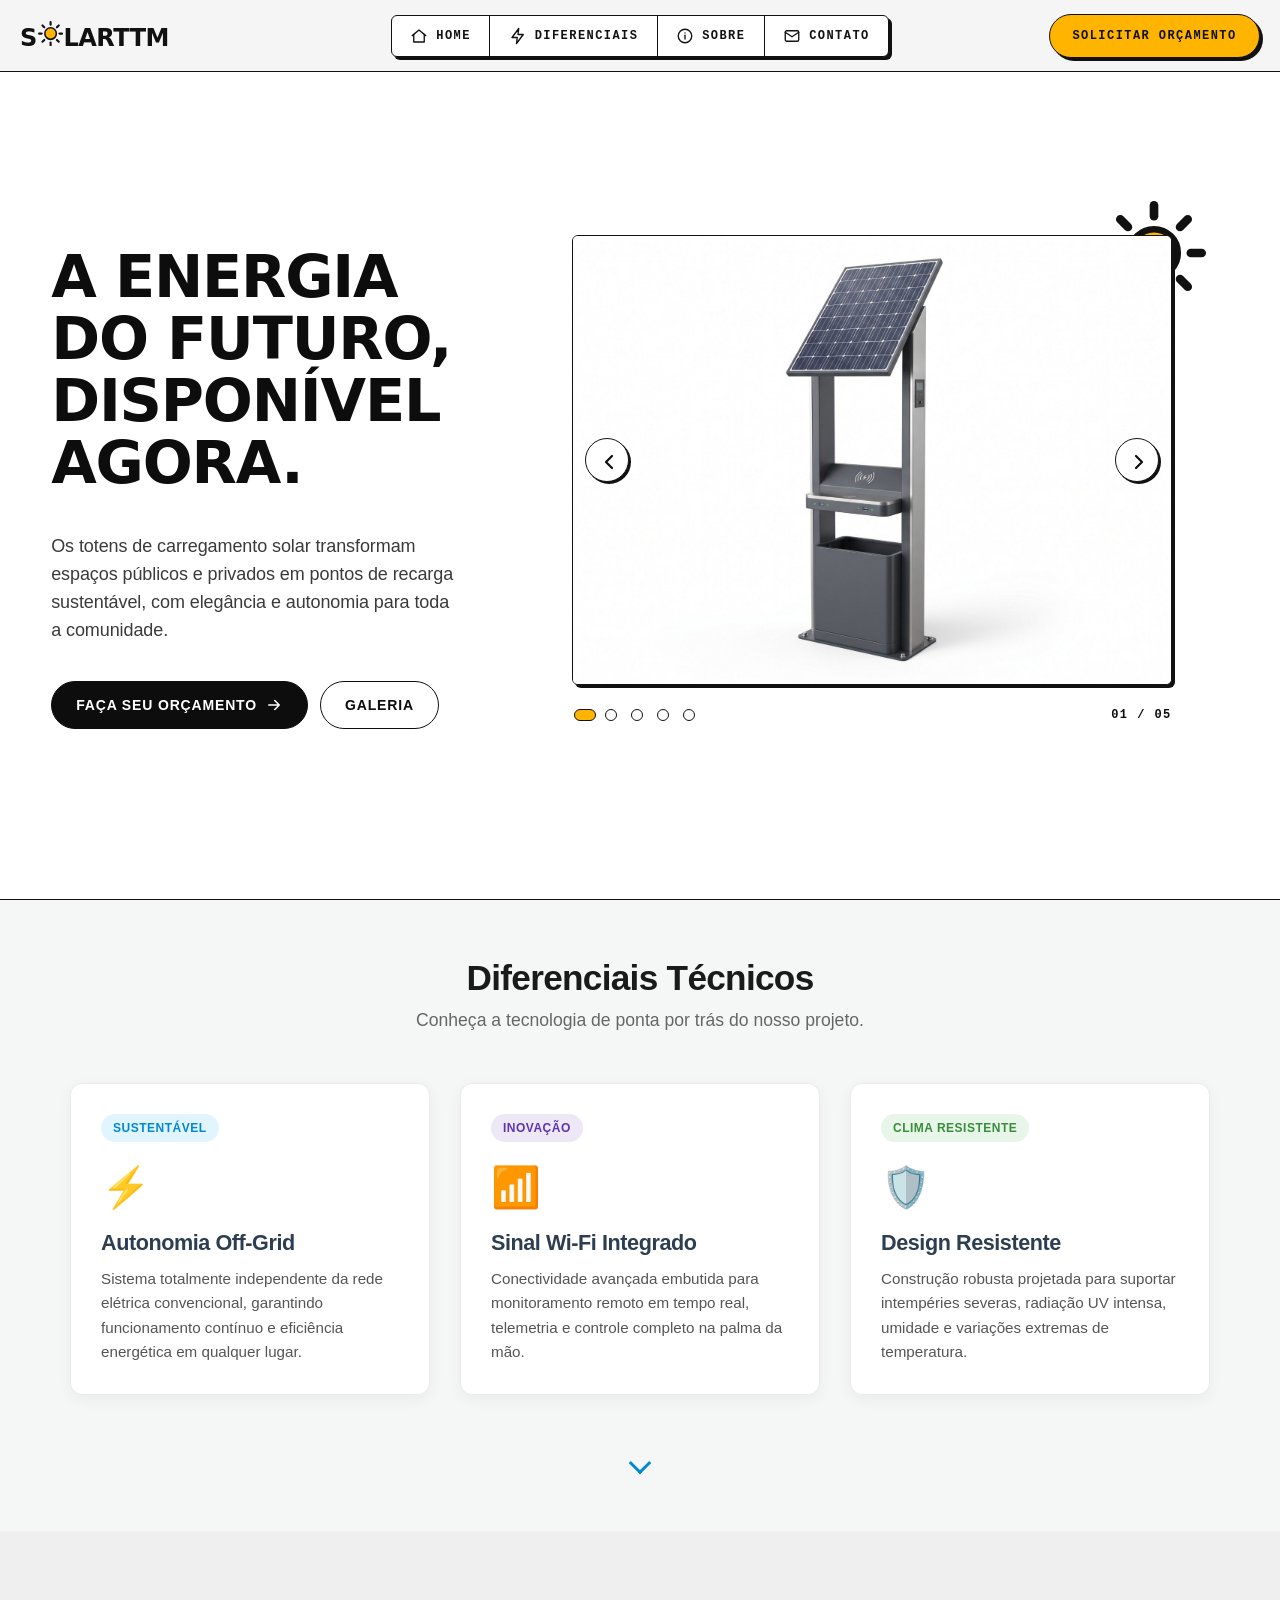
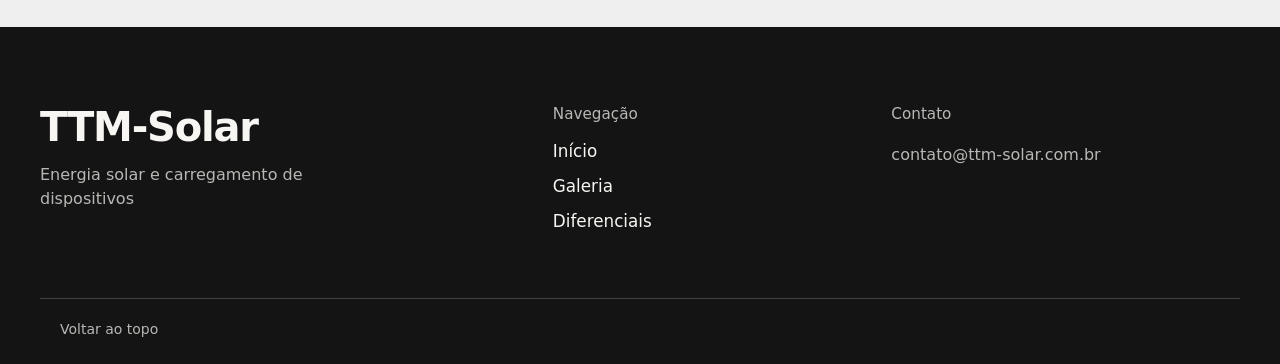
==== commit 083e3445: "atualiza carrossel, pop-up, links e README" ====
--- a/TTM-Solar/index.html
+++ b/TTM-Solar/index.html
@@ -13,7 +13,7 @@
     <!-- CSS AOS (Animação de Scroll) -->
     <link href="https://unpkg.com/aos@2.3.1/dist/aos.css" rel="stylesheet">
 
-    <!-- estilos ! -->
+    <!-- Estilos do Projeto -->
     <link rel="stylesheet" href="./css/styles.css">
     <link rel="stylesheet" href="./css/header.css">
     <link rel="stylesheet" href="./css/hero.css">
@@ -21,7 +21,6 @@
     <link rel="stylesheet" href="./css/destaques.css">
     <link rel="stylesheet" href="./css/form.css"> 
     <link rel="stylesheet" href="./css/footer.css">
-    
 </head>
 <body>
 
@@ -62,9 +61,9 @@
       <nav class="nav" id="nav-menu" aria-label="Navegação principal">
         <ul class="nav__list">
           <li class="nav__item"><a class="nav__link" href="#home"><svg class="icon" aria-hidden="true"><use href="#i-home"/></svg>Home</a></li>
+          <li class="nav__item"><a class="nav__link" href="#diferenciais"><svg class="icon" aria-hidden="true"><use href="#i-bolt"/></svg>Diferenciais</a></li>
           <li class="nav__item"><a class="nav__link" href="#sobre"><svg class="icon" aria-hidden="true"><use href="#i-info"/></svg>Sobre</a></li>
-          <li class="nav__item"><a class="nav__link" href="#servicos"><svg class="icon" aria-hidden="true"><use href="#i-bolt"/></svg>Serviços</a></li>
-          <li class="nav__item"><a class="nav__link" href="#contato"><svg class="icon" aria-hidden="true"><use href="#i-mail"/></svg>Contato</a></li>
+          <li class="nav__item"><a class="nav__link btn-abrir-orcamento" href="#"><svg class="icon" aria-hidden="true"><use href="#i-mail"/></svg>Contato</a></li>
         </ul>
 
         <div class="nav__extra">
@@ -74,13 +73,11 @@
             <a href="#" aria-label="LinkedIn"><svg class="icon" aria-hidden="true"><use href="#i-linkedin"/></svg></a>
             <a href="#" aria-label="WhatsApp"><svg class="icon" aria-hidden="true"><use href="#i-whatsapp"/></svg></a>
           </div>
-          <!-- Ajustado: Botão do menu mobile -->
           <a href="#" class="btn btn-abrir-orcamento">Solicitar Orçamento</a>
         </div>
       </nav>
 
       <div class="header__actions">
-        <!-- CTA do desktop com o ID já aplicado -->
         <a href="#" id="btn-abrir-orcamento" class="btn btn--header btn-abrir-orcamento">Solicitar Orçamento</a>
 
         <button class="nav-toggle" id="nav-toggle" type="button" aria-label="Abrir menu" aria-expanded="false" aria-controls="nav-menu">
@@ -94,146 +91,183 @@
 
   <div class="overlay" id="overlay"></div>
 
-    <!-- hero --> 
-    <section class="hero" id="inicio" aria-labelledby="hero-titulo">
-      <div class="hero__container">
-        <div class="hero__content">
-          <header class="hero__header">
-            <h1 class="hero__title" id="hero-titulo">
-              A energia do futuro, <span class="hero__title-line">disponível agora.</span>
-            </h1>
-            <p class="hero__subtitle">
-              Os totens de carregamento solar transformam espaços públicos e privados
-              em pontos de recarga sustentável, com elegância e autonomia para toda a comunidade.
-            </p>
-          </header>
-
-          <nav class="hero__actions" aria-label="Ações principais">
-            <!-- Ajustado: Botão do Hero Section -->
-            <a href="#" class="hero__cta hero__cta--primary btn-abrir-orcamento">
-              Faça seu orçamento
-              <svg class="hero__cta-icon" viewBox="0 0 24 24" width="18" height="18" aria-hidden="true" focusable="false">
-                <path d="M5 12h14M13 6l6 6-6 6" fill="none" stroke="currentColor" stroke-width="2" stroke-linecap="round" stroke-linejoin="round"/>
-              </svg>
-            </a>
-            <a href="#produto" class="hero__cta hero__cta--secondary">Galeria</a>
+  <!-- ================= HERO & CARROSSEL ================ -->
+  <section class="hero" id="home" aria-labelledby="hero-titulo">
+    <div class="hero__container">
+      <div class="hero__content">
+        <header class="hero__header">
+          <h1 class="hero__title" id="hero-titulo">
+            A energia do futuro, <span class="hero__title-line">disponível agora.</span>
+          </h1>
+          <p class="hero__subtitle">
+            Os totens de carregamento solar transformam espaços públicos e privados
+            em pontos de recarga sustentável, com elegância e autonomia para toda a comunidade.
+          </p>
+        </header>
+
+        <nav class="hero__actions" aria-label="Ações principais">
+          <a href="#" class="hero__cta hero__cta--primary btn-abrir-orcamento">
+            Faça seu orçamento
+            <svg class="hero__cta-icon" viewBox="0 0 24 24" width="18" height="18" aria-hidden="true" focusable="false">
+              <path d="M5 12h14M13 6l6 6-6 6" fill="none" stroke="currentColor" stroke-width="2" stroke-linecap="round" stroke-linejoin="round"/>
+            </svg>
+          </a>
+          <a href="#totem-carousel" class="hero__cta hero__cta--secondary">Galeria</a>
+        </nav>
+      </div>
+
+      <div class="hero__media" data-slot="carrossel">
+        <div class="carousel" id="totem-carousel" tabindex="0" aria-roledescription="carousel" aria-label="Galeria de fotos do Totem Solar">
+          
+          <svg class="carousel__sun" aria-hidden="true" focusable="false"><use href="#i-sun"/></svg>
+
+          <div class="carousel__viewport">
+            <div class="carousel__track">
+              <div class="carousel__slide" data-label="Totem Solar 01">
+                <img src="./images/totem-1.jpg" alt="Totem Solar em espaço público">
+              </div>
+              <div class="carousel__slide" data-label="Totem Solar 02">
+                <img src="./images/totem-2.jpg" alt="Detalhe dos pontos de recarga do Totem Solar">
+              </div>
+              <div class="carousel__slide" data-label="Totem Solar 03">
+                <img src="./images/totem-3.jpg" alt="Painel solar superior do totem">
+              </div>
+              <div class="carousel__slide" data-label="Vista Explodida">
+                <img src="./images/Totem_vista_explodida.png" alt="Vista explodida dos componentes do Totem Solar">
+              </div>
+              <div class="carousel__slide" data-label="Vista X-Ray">
+                <img src="./images/Totem_Solar_Xray_identificado.png" alt="Vista X-Ray e identificação dos conjuntos do Totem Solar">
+              </div>
+            </div>
+
+            <button type="button" class="carousel__arrow carousel__arrow--prev" data-carousel-prev aria-label="Foto anterior">
+              <svg class="icon" aria-hidden="true"><polyline points="15 18 9 12 15 6"/></svg>
+            </button>
+            <button type="button" class="carousel__arrow carousel__arrow--next" data-carousel-next aria-label="Próxima foto">
+              <svg class="icon" aria-hidden="true"><polyline points="9 18 15 12 9 6"/></svg>
+            </button>
+          </div>
+
+          <div class="carousel__bar">
+            <div class="carousel__dots"></div>
+            <span class="carousel__counter" aria-live="polite">01 / 05</span>
+          </div>
+
+        </div>
+      </div>
+    </div>
+  </section>
+
+  <!-- ================= POP-UP DE ORÇAMENTO ================ -->
+  <section class="orcamento" id="orcamento" aria-labelledby="orcamento-titulo">
+    <div class="container orcamento__container" data-aos="fade-up" data-aos-duration="800">
+      
+      <button id="btn-fechar-form" aria-label="Fechar Modal" style="position: absolute; top: 1rem; right: 1.5rem; background: none; border: none; font-size: 1.5rem; cursor: pointer; font-weight: bold; color: #141414; z-index: 10;">X</button>
+
+      <header class="orcamento__header">
+        <h2 class="orcamento__title" id="orcamento-titulo">Solicite um Orçamento</h2>
+        <p class="orcamento__subtitle">Preencha os dados abaixo e retornaremos com uma proposta personalizada para a sua necessidade.</p>
+      </header>
+
+      <form class="orcamento__form" id="form-orcamento">
+        <div class="form-group">
+          <label for="nome">Nome Completo</label>
+          <input type="text" id="nome" name="nome" placeholder="Digite seu nome" required>
+        </div>
+        
+        <div class="form-group">
+          <label for="email">E-mail Corporativo ou Pessoal</label>
+          <input type="email" id="email" name="email" placeholder="seu@email.com" required>
+        </div>
+        
+        <div class="form-group">
+          <label for="mensagem">Detalhes do Pedido</label>
+          <textarea id="mensagem" name="mensagem" rows="4" placeholder="Fale um pouco sobre onde deseja instalar os totens..." required></textarea>
+        </div>
+        
+        <button type="submit" class="orcamento__btn">Enviar Solicitação</button>
+      </form>
+
+      <div class="orcamento__modal" id="modal-sucesso">
+        <div class="modal__content">
+          <h3 class="modal__title">Orçamento Enviado!</h3>
+          <p class="modal__text">Agradecemos o interesse. Nossa equipe entrará em contato em breve.</p>
+          <button class="modal__btn-fechar" id="btn-fechar-modal">Fechar</button>
+        </div>
+      </div>
+
+    </div>
+  </section>
+
+  <!-- ================= DESTAQUES ================ -->
+  <section class="destaques-section" id="diferenciais">
+      <div class="container">
+          <h2>Diferenciais Técnicos</h2>
+          <p class="subtitle">Conheça a tecnologia de ponta por trás do nosso projeto.</p>
+          
+          <div class="grid-destaques">
+              <div class="card-destaque">
+                  <div class="badges-container"><span class="badge sustentavel">Sustentável</span></div>
+                  <div class="card-icon">⚡</div>
+                  <h3>Autonomia Off-Grid</h3>
+                  <p>Sistema totalmente independente da rede elétrica convencional, garantindo funcionamento contínuo e eficiência energética em qualquer lugar.</p>
+              </div>
+              <div class="card-destaque">
+                  <div class="badges-container"><span class="badge inovacao">Inovação</span></div>
+                  <div class="card-icon">📶</div>
+                  <h3>Sinal Wi-Fi Integrado</h3>
+                  <p>Conectividade avançada embutida para monitoramento remoto em tempo real, telemetria e controle completo na palma da mão.</p>
+              </div>
+              <div class="card-destaque">
+                  <div class="badges-container"><span class="badge clima">Clima Resistente</span></div>
+                  <div class="card-icon">🛡️</div>
+                  <h3>Design Resistente</h3>
+                  <p>Construção robusta projetada para suportar intempéries severas, radiação UV intensa, umidade e variações extremas de temperatura.</p>
+              </div>
+          </div>
+
+          <div class="scroll-indicator"><span class="arrow-down"></span></div>
+      </div>
+  </section>
+
+  <!-- ================= FOOTER ================ -->  
+  <footer class="footer-site" id="sobre">
+      <div class="footer-main">
+          <div class="footer-brand">
+              <a class="footer-logo" href="#home" aria-label="TTM-Solar — voltar ao início">TTM-Solar</a>
+              <p class="footer-tagline"> Energia solar e carregamento de dispositivos</p>
+          </div>
+
+          <nav class="footer-nav" aria-label="Navegação do rodapé">
+              <h2 class="footer-heading">Navegação</h2>
+              <ul>
+                  <li><a href="#home">Início</a></li>
+                  <li><a href="#totem-carousel">Galeria</a></li>
+                  <li><a href="#diferenciais">Diferenciais</a></li>
+              </ul>
           </nav>
-        </div>
-
-        <div class="hero__media" data-slot="carrossel"></div>
-      </div>
-    </section>
-
-    <!-- INÍCIO DA SUA TAREFA: Seção de Orçamento (AGORA COMO POP-UP) -->
-    <section class="orcamento" id="orcamento" aria-labelledby="orcamento-titulo">
-      <div class="container orcamento__container" data-aos="fade-up" data-aos-duration="800">
-        
-        <!-- Botão Fechar adicionado aqui (estilo inline para garantir sobreposição) -->
-        <button id="btn-fechar-form" aria-label="Fechar Modal" style="position: absolute; top: 1rem; right: 1.5rem; background: none; border: none; font-size: 1.5rem; cursor: pointer; font-weight: bold; color: #141414; z-index: 10;">X</button>
-
-        <header class="orcamento__header">
-          <h2 class="orcamento__title" id="orcamento-titulo">Solicite um Orçamento</h2>
-          <p class="orcamento__subtitle">Preencha os dados abaixo e retornaremos com uma proposta personalizada para a sua necessidade.</p>
-        </header>
-
-        <form class="orcamento__form" id="form-orcamento">
-          <div class="form-group">
-            <label for="nome">Nome Completo</label>
-            <input type="text" id="nome" name="nome" placeholder="Digite seu nome" required>
-          </div>
-          
-          <div class="form-group">
-            <label for="email">E-mail Corporativo ou Pessoal</label>
-            <input type="email" id="email" name="email" placeholder="seu@email.com" required>
-          </div>
-          
-          <div class="form-group">
-            <label for="mensagem">Detalhes do Pedido</label>
-            <textarea id="mensagem" name="mensagem" rows="4" placeholder="Fale um pouco sobre onde deseja instalar os totens..." required></textarea>
-          </div>
-          
-          <button type="submit" class="orcamento__btn">Enviar Solicitação</button>
-        </form>
-
-        <!-- Modal de Confirmação -->
-        <div class="orcamento__modal" id="modal-sucesso">
-          <div class="modal__content">
-            <h3 class="modal__title">Orçamento Enviado!</h3>
-            <p class="modal__text">Agradecemos o interesse. Nossa equipe entrará em contato em breve.</p>
-            <button class="modal__btn-fechar" id="btn-fechar-modal">Fechar</button>
-          </div>
-        </div>
-
-      </div>
-    </section>
-    <!-- FIM DA SUA TAREFA -->
-
-    <!-- Seção Destaques e Badges Animados -->
-    <section class="destaques-section" id="diferenciais">
-        <div class="container">
-            <h2>Diferenciais Técnicos</h2>
-            <p class="subtitle">Conheça a tecnologia de ponta por trás do nosso projeto.</p>
-            
-            <div class="grid-destaques">
-                <div class="card-destaque">
-                    <div class="badges-container"><span class="badge sustentavel">Sustentável</span></div>
-                    <div class="card-icon">⚡</div>
-                    <h3>Autonomia Off-Grid</h3>
-                    <p>Sistema totalmente independente da rede elétrica convencional, garantindo funcionamento contínuo e eficiência energética em qualquer lugar.</p>
-                </div>
-                <div class="card-destaque">
-                    <div class="badges-container"><span class="badge inovacao">Inovação</span></div>
-                    <div class="card-icon">📶</div>
-                    <h3>Sinal Wi-Fi Integrado</h3>
-                    <p>Conectividade avançada embutida para monitoramento remoto em tempo real, telemetria e controle completo na palma da mão.</p>
-                </div>
-                <div class="card-destaque">
-                    <div class="badges-container"><span class="badge clima">Clima Resistente</span></div>
-                    <div class="card-icon">🛡️</div>
-                    <h3>Design Resistente</h3>
-                    <p>Construção robusta projetada para suportar intempéries severas, radiação UV intensa, umidade e variações extremas de temperatura.</p>
-                </div>
-            </div>
-
-            <div class="scroll-indicator"><span class="arrow-down"></span></div>
-        </div>
-    </section>
-
-    <!-- footer -->  
-    <footer class="footer-site" id="sobre">
-        <div class="footer-main">
-            <div class="footer-brand">
-                <a class="footer-logo" href="#inicio" aria-label="TTM-Solar — voltar ao início">TTM-Solar</a>
-                <p class="footer-tagline"> Energia solar e carregamento de dispositivos</p>
-            </div>
-
-            <nav class="footer-nav" aria-label="Navegação do rodapé">
-                <h2 class="footer-heading">Navegação</h2>
-                <ul>
-                    <li><a href="#produto">O produto</a></li>
-                    <li><a href="#especificacoes">Especificações</a></li>
-                    <li><a href="#diferenciais">Diferenciais</a></li>
-                </ul>
-            </nav>
-
-            <div class="footer-contact">
-                <h2 class="footer-heading">Contato</h2>
-                <address><a href="mailto:contato@ttm-solar.com.br">contato@ttm-solar.com.br</a></address>
-            </div>
-        </div>
-        <div class="footer-bottom container">
-            <a href="#inicio">Voltar ao topo</a>
-        </div>
-    </footer>
-
-    <!-- Scripts AOS (Animação de Scroll) -->
-    <script src="https://unpkg.com/aos@2.3.1/dist/aos.js"></script>
-    <script>
-      AOS.init({ once: true, offset: 100 });
-    </script>
-    
-    <!-- Scripts do Projeto -->
-    <script src="./js/main.js"></script>
-    <script src="./js/form.js"></script>
+
+          <div class="footer-contact">
+              <h2 class="footer-heading">Contato</h2>
+              <address><a href="mailto:contato@ttm-solar.com.br">contato@ttm-solar.com.br</a></address>
+          </div>
+      </div>
+      <div class="footer-bottom container">
+          <a href="#home">Voltar ao topo</a>
+      </div>
+  </footer>
+
+  <!-- Scripts AOS -->
+  <script src="https://unpkg.com/aos@2.3.1/dist/aos.js"></script>
+  <script>
+    AOS.init({ once: true, offset: 100 });
+  </script>
+  
+  <!-- Scripts do Projeto -->
+  <script src="./js/main.js"></script>
+  <script src="./js/menu.js"></script>
+  <script src="./js/carrossel.js"></script>
+  <script src="./js/form.js"></script>
+  
 </body>
 </html>
--- a/TTM-Solar/css/carrossel.css
+++ b/TTM-Solar/css/carrossel.css
@@ -553,4 +553,20 @@
   right: 6%;
   width: min(46vw, 460px);
   aspect-ratio: 1;
+}
+
+
+/* Ajuste específico para os diagramas técnicos (4º e 5º slides) */
+.carousel__slide:nth-child(4) {
+  background-color: #d8e2eb;
+}
+
+.carousel__slide:nth-child(5) {
+  background-color: #f4f5f7;
+}
+
+.carousel__slide:nth-child(4) img,
+.carousel__slide:nth-child(5) img {
+  object-fit: contain;
+  padding: 0.75rem;
 }
